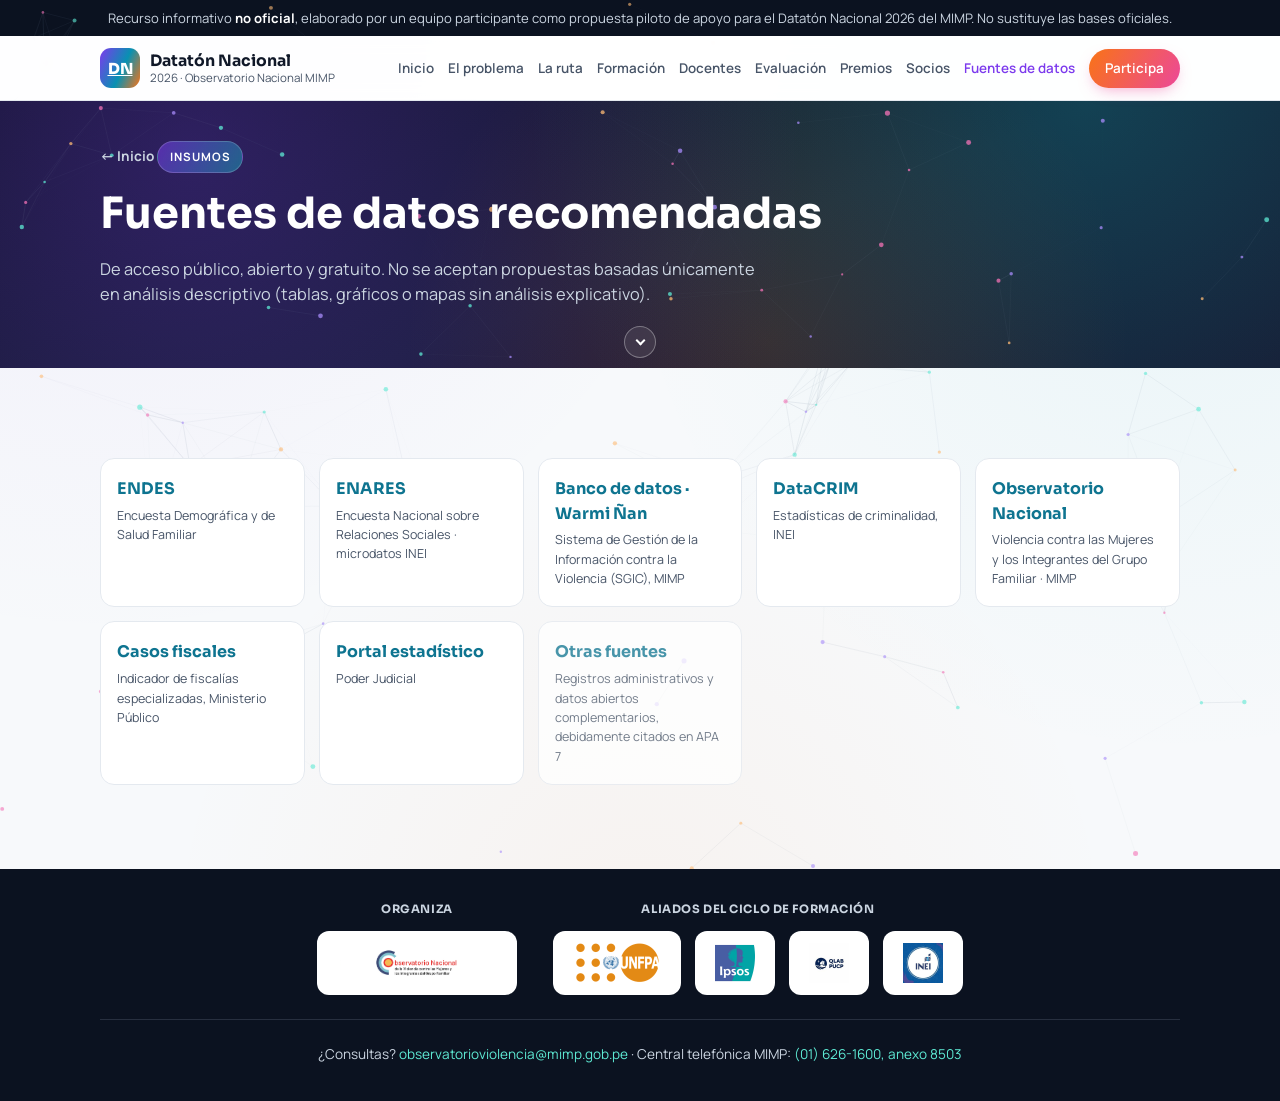
==== datos.html @ f642f19f "Subir sitio completo del Datatón y guía paso a paso" ====
<!DOCTYPE html>
<html lang="es">
<head>
<meta charset="UTF-8">
<meta name="viewport" content="width=device-width, initial-scale=1.0">
<title>Fuentes de datos · Datatón Nacional 2026</title>
<meta name="description" content="Fuentes de datos recomendadas y perfil de equipos para el Datatón Nacional 2026.">
<link rel="preconnect" href="https://fonts.googleapis.com">
<link rel="preconnect" href="https://fonts.gstatic.com" crossorigin>
<link href="https://fonts.googleapis.com/css2?family=Manrope:wght@400;500;600;700;800&family=Sora:wght@600;700;800&display=swap" rel="stylesheet">
<link rel="icon" href="data:image/svg+xml,%3Csvg xmlns='http://www.w3.org/2000/svg' viewBox='0 0 64 64'%3E%3Crect width='64' height='64' rx='16' fill='%230e7490'/%3E%3Ctext x='32' y='42' font-family='sans-serif' font-size='26' font-weight='800' fill='%23fff' text-anchor='middle'%3EDN%3C/text%3E%3C/svg%3E">
<link rel="stylesheet" href="styles.css">
</head>
<body>

<canvas id="bgCanvas" aria-hidden="true"></canvas>

<div class="skip-note" role="note">
  Recurso informativo <strong>no oficial</strong>, elaborado por un equipo participante como propuesta piloto de apoyo para el Datatón Nacional 2026 del MIMP. No sustituye las bases oficiales.
</div>
<header class="site-header" id="top">
  <div class="wrap header-inner">
    <div class="brand">
      <a class="brand-mark" href="index.html" aria-label="Inicio del Datatón Nacional">DN</a>
      <span class="brand-text">
        <a class="brand-home" href="index.html">Datatón Nacional</a>
        <a class="brand-observatorio" href="https://www.gob.pe/institucion/mimp/tema/observatorio-nacional-de-la-violencia-contra-las-mujeres-y-los-integrantes-del-grupo-familiar" target="_blank" rel="noopener">2026 · Observatorio Nacional MIMP</a>
      </span>
    </div>
    <button class="nav-toggle" id="navToggle" aria-label="Abrir menú" aria-expanded="false">
      <span></span><span></span><span></span>
    </button>
    <nav class="site-nav" id="siteNav">
      <a href="index.html">Inicio</a>
      <a href="problema.html">El problema</a>
      <a href="ruta.html">La ruta</a>
      <a href="formacion.html">Formación</a>
      <a href="docentes.html">Docentes</a>
      <a href="evaluacion.html">Evaluación</a>
      <a href="premios.html">Premios</a>
      <a href="socios.html">Socios</a>
      <a href="datos.html" class="is-current">Fuentes de datos</a>
      <a href="participa.html" class="nav-cta">Participa</a>
    </nav>
  </div>
</header>

<main>
  <section class="hero hero--page" id="heroSection">
    <canvas id="heroCanvas" aria-hidden="true"></canvas>
    <div class="wrap page-header-inner">
      <a class="back-link" href="index.html">&larr; Inicio</a>
      <span class="eyebrow">Insumos</span>
      <h1 class="page-title">Fuentes de datos recomendadas</h1>
      <p class="lede">De acceso público, abierto y gratuito. No se aceptan propuestas basadas únicamente en análisis descriptivo (tablas, gráficos o mapas sin análisis explicativo).</p>
    </div>
    <button class="scroll-cue scroll-cue--compact" id="scrollCue" aria-label="Bajar a la siguiente sección" type="button">
      <span></span>
    </button>
  </section>

  <section class="section">
    <div class="wrap">
      <div class="source-grid">
        <a class="source-card" href="https://proyectos.inei.gob.pe/endes/" target="_blank" rel="noopener">
          <strong>ENDES</strong><span>Encuesta Demográfica y de Salud Familiar</span>
        </a>
        <a class="source-card" href="https://proyectos.inei.gob.pe/microdatos/Consulta_por_Encuesta.asp" target="_blank" rel="noopener">
          <strong>ENARES</strong><span>Encuesta Nacional sobre Relaciones Sociales · microdatos INEI</span>
        </a>
        <a class="source-card" href="https://portalestadistico.warminan.gob.pe/banco-de-datos/" target="_blank" rel="noopener">
          <strong>Banco de datos · Warmi Ñan</strong><span>Sistema de Gestión de la Información contra la Violencia (SGIC), MIMP</span>
        </a>
        <a class="source-card" href="https://datacrim.inei.gob.pe/" target="_blank" rel="noopener">
          <strong>DataCRIM</strong><span>Estadísticas de criminalidad, INEI</span>
        </a>
        <a class="source-card" href="https://www.gob.pe/institucion/mimp/tema/observatorio-nacional-de-la-violencia-contra-las-mujeres-y-los-integrantes-del-grupo-familiar" target="_blank" rel="noopener">
          <strong>Observatorio Nacional</strong><span>Violencia contra las Mujeres y los Integrantes del Grupo Familiar · MIMP</span>
        </a>
        <a class="source-card" href="https://portal.mpfn.gob.pe/pedmp/index.php/indicador/fiscalias-especializadas/18" target="_blank" rel="noopener">
          <strong>Casos fiscales</strong><span>Indicador de fiscalías especializadas, Ministerio Público</span>
        </a>
        <a class="source-card" href="https://portalestadistico.pj.gob.pe/" target="_blank" rel="noopener">
          <strong>Portal estadístico</strong><span>Poder Judicial</span>
        </a>
        <div class="source-card source-card--muted">
          <strong>Otras fuentes</strong><span>Registros administrativos y datos abiertos complementarios, debidamente citados en APA 7</span>
        </div>
      </div>
    </div>
  </section>

</main>

<footer class="site-footer">
  <div class="wrap footer-inner">
    <div class="footer-partners">
      <div class="footer-partner-group">
        <span class="footer-partner-label">Organiza</span>
        <div class="footer-logos">
          <a class="footer-logo-chip" href="https://www.gob.pe/institucion/mimp/tema/observatorio-nacional-de-la-violencia-contra-las-mujeres-y-los-integrantes-del-grupo-familiar" target="_blank" rel="noopener"><img src="images/partners/observatorio.png" alt="Observatorio Nacional de la Violencia contra las Mujeres y los Integrantes del Grupo Familiar, MIMP" loading="lazy"></a>
        </div>
      </div>
      <div class="footer-partner-group">
        <span class="footer-partner-label">Aliados del ciclo de formación</span>
        <div class="footer-logos">
          <a class="footer-logo-chip" href="https://peru.unfpa.org/es" target="_blank" rel="noopener"><img src="images/partners/unfpa.png" alt="UNFPA" loading="lazy"></a>
          <a class="footer-logo-chip" href="https://www.ipsos.com/es-pe" target="_blank" rel="noopener"><img src="images/partners/ipsos.png" alt="Ipsos" loading="lazy"></a>
          <a class="footer-logo-chip" href="https://qlab.pucp.edu.pe/" target="_blank" rel="noopener"><img src="images/partners/qlab.png" alt="Q-LAB PUCP" loading="lazy"></a>
          <a class="footer-logo-chip" href="https://www.gob.pe/88809-laboratorio-estadistico-labstat" target="_blank" rel="noopener"><img src="images/partners/inei.png" alt="INEI · LabStat" loading="lazy"></a>
        </div>
      </div>
    </div>

    <div class="footer-contact">
      <span>¿Consultas? <a href="mailto:observatorioviolencia@mimp.gob.pe">observatorioviolencia@mimp.gob.pe</a> · Central telefónica MIMP: <a href="tel:+51016261600">(01) 626-1600, anexo 8503</a></span>
    </div>
  </div>
</footer>

<script src="map-data.js"></script>
<script src="script.js"></script>
</body>
</html>
---- styles.css ----
:root{
  --teal-900:#083344;
  --teal-700:#0e7490;
  --teal-600:#0891b2;
  --teal-500:#14b8c4;
  --teal-100:#e0f7fa;
  --violet-700:#6d28d9;
  --violet-600:#7c3aed;
  --violet-500:#a78bfa;
  --violet-100:#f1e9fe;
  --pink-500:#ec4899;
  --orange-600:#f2760a;
  --orange-500:#f97316;
  --orange-100:#fff1e6;
  --amber-400:#fbbf24;
  --amber-600:#d97706;
  --navy-900:#0b1220;
  --navy-800:#131c30;
  --ink:#101828;
  --ink-soft:#475467;
  --line:#e4e9ef;
  --bg:#f7f9fb;
  --card:#ffffff;
  --ok:#16a34a;
  --warn:#f2760a;
  --pending:#94a3b8;
  --radius:16px;
  --shadow:0 8px 24px -12px rgba(8,51,68,.18);
  --grad-brand:linear-gradient(115deg,var(--violet-600),var(--teal-600) 55%,var(--orange-500));
  font-size:16px;
}

*{box-sizing:border-box}
html{scroll-behavior:smooth; background:var(--bg)}
body{
  margin:0;
  background:
    radial-gradient(circle at 8% 0%, rgba(124,58,237,.06), transparent 40%),
    radial-gradient(circle at 92% 18%, rgba(20,184,196,.06), transparent 38%),
    radial-gradient(circle at 50% 85%, rgba(249,115,22,.05), transparent 42%),
    var(--bg);
  color:var(--ink);
  font-family:'Manrope',system-ui,-apple-system,Segoe UI,Roboto,sans-serif;
  line-height:1.55;
  position:relative;
}
/* fondo interactivo de fondo, fijo detrás de TODA la página (no solo el
   hero): así el sitio no se siente "vacío"/blanco entre secciones, pero muy
   tenue para que nunca compita con las tarjetas/texto, que van encima con
   fondo sólido (--card). Se desactiva con prefers-reduced-motion en JS. */
#bgCanvas{
  position:fixed; inset:0; width:100vw; height:100vh; z-index:0;
  pointer-events:none;
}
/* el resto del contenido va SIEMPRE encima del fondo interactivo */
.site-header, .hero, main, .site-footer{position:relative; z-index:1}
h1,h2,h3{font-family:'Sora',system-ui,sans-serif; color:var(--navy-900); margin:0 0 .5em}
h2{font-size:clamp(1.5rem,3vw,2.1rem)}
h3{font-size:1.15rem}
p{margin:0 0 1em}
a{color:var(--teal-700)}
img{max-width:100%}
.wrap{max-width:1120px; margin:0 auto; padding-inline:20px}

/* animación de aparición al hacer scroll — script.js le agrega .reveal-init
   a tarjetas/bloques comunes al cargar, y .reveal-in cuando entran en
   pantalla (IntersectionObserver). Sin JS o con "reduce motion" el elemento
   simplemente se ve normal (no lleva .reveal-init), nunca queda oculto. */
.reveal-init{opacity:0; transform:translateY(18px); transition:opacity .6s cubic-bezier(.2,.7,.3,1), transform .6s cubic-bezier(.2,.7,.3,1)}
.reveal-in{opacity:1; transform:translateY(0)}

/* disclaimer */
.skip-note{
  background:var(--navy-900);
  color:#cbd5e1;
  font-size:.82rem;
  text-align:center;
  padding:8px 16px;
}
.skip-note strong{color:#fff}

/* header */
.site-header{
  position:sticky; top:0; z-index:50;
  background:rgba(255,255,255,.92);
  backdrop-filter:blur(8px);
  border-bottom:1px solid var(--line);
}
.header-inner{display:flex; align-items:center; justify-content:space-between; padding-block:12px; gap:16px}
.brand{display:flex; align-items:center; gap:10px; text-decoration:none; color:var(--ink)}
.brand-mark{
  width:40px;height:40px;border-radius:11px;
  background:var(--grad-brand);
  color:#fff; display:flex; align-items:center; justify-content:center;
  font-family:'Sora',sans-serif; font-weight:800; font-size:.95rem;
  flex:none;
}
.brand-text{display:flex; flex-direction:column; line-height:1.2}
.brand-home{font-family:'Sora',sans-serif; font-size:.98rem; font-weight:700; color:var(--ink); text-decoration:none}
.brand-observatorio{color:var(--ink-soft); font-size:.72rem; text-decoration:none}
.brand-observatorio:hover,.brand-home:hover{text-decoration:underline}
.hero-observatorio{color:inherit; font-weight:700; text-decoration:underline; text-underline-offset:2px}

.site-nav{display:flex; align-items:center; gap:14px; flex-wrap:nowrap}
.site-nav a{
  color:var(--ink-soft); text-decoration:none; font-weight:600; font-size:.84rem; white-space:nowrap;
}
.site-nav a:hover{color:var(--violet-600)}
.nav-cta{
  background:linear-gradient(120deg,var(--orange-500),var(--pink-500)); color:#fff !important; padding:9px 16px; border-radius:999px;
  box-shadow:0 6px 16px -6px rgba(236,72,153,.55);
}
.nav-toggle{
  display:none; flex-direction:column; justify-content:center; gap:5px;
  width:38px;height:38px; background:none; border:1px solid var(--line); border-radius:9px; cursor:pointer;
}
.nav-toggle span{display:block; height:2px; background:var(--ink); border-radius:2px}

/* hero */
.hero{
  position:relative;
  overflow:hidden;
  background:
    radial-gradient(circle at 15% 20%, rgba(124,58,237,.30), transparent 55%),
    radial-gradient(circle at 85% 0%, rgba(20,184,196,.24), transparent 50%),
    radial-gradient(circle at 60% 90%, rgba(249,115,22,.16), transparent 45%),
    linear-gradient(160deg, var(--navy-900) 0%, var(--navy-800) 55%, #17122b 100%);
  color:#fff;
  padding:64px 0 72px;
}
#heroCanvas{
  position:absolute; inset:0; width:100%; height:100%; z-index:0; opacity:.75;
}
/* Fotos reales (stock, con licencia libre) de gente pensando/programando con
   datos — se funden con el degradado del hero vía mix-blend-mode:luminosity,
   así el color violeta/teal del fondo "tiñe" la foto en vez de verse como una
   foto suelta pegada encima. Solo en el hero grande de inicio. */
.hero-photos{position:absolute; inset:0; z-index:-1; display:flex; justify-content:space-between; pointer-events:none}
.hero-photo{
  height:100%; width:40%; object-fit:cover; opacity:.4;
  filter:grayscale(.3) brightness(.6) contrast(1.15) saturate(1.4);
  mix-blend-mode:luminosity;
}
.hero-photo--left{
  mask-image:linear-gradient(to right, rgba(0,0,0,.9) 35%, transparent 92%);
  -webkit-mask-image:linear-gradient(to right, rgba(0,0,0,.9) 35%, transparent 92%);
}
.hero-photo--right{
  margin-left:auto;
  mask-image:linear-gradient(to left, rgba(0,0,0,.9) 35%, transparent 92%);
  -webkit-mask-image:linear-gradient(to left, rgba(0,0,0,.9) 35%, transparent 92%);
}
.hero-grid{position:relative; z-index:1; display:grid; grid-template-columns:1.3fr 1fr; gap:48px; align-items:center; pointer-events:none}
.hero-grid a, .hero-grid button{pointer-events:auto}
.eyebrow{
  display:inline-block; text-transform:uppercase; letter-spacing:.08em; font-size:.72rem;
  font-weight:700; color:#fff; background:linear-gradient(120deg,rgba(124,58,237,.55),rgba(20,184,196,.45));
  padding:6px 12px; border-radius:999px; margin-bottom:16px; border:1px solid rgba(255,255,255,.18);
}
.hero h1{color:#fff; font-size:clamp(1.9rem,4vw,2.7rem); line-height:1.15; margin-bottom:18px}
.hero h1 span{
  display:block; font-size:.6em; font-weight:700; margin-top:10px;
  background:linear-gradient(120deg,var(--violet-500),var(--teal-500) 60%,var(--orange-500));
  -webkit-background-clip:text; background-clip:text; color:transparent;
}
.lede{color:#cbd5e1; font-size:1.02rem; max-width:52ch}
.hero-actions{display:flex; gap:12px; flex-wrap:wrap; margin:22px 0}
.btn{
  display:inline-flex; align-items:center; gap:8px; padding:12px 20px; border-radius:11px;
  text-decoration:none; font-weight:700; font-size:.92rem; transition:transform .15s ease, box-shadow .15s ease;
}
.btn:hover{transform:translateY(-2px)}
.btn-primary{
  background:linear-gradient(120deg,var(--orange-500),var(--pink-500));
  color:#fff; box-shadow:0 10px 24px -10px rgba(236,72,153,.6);
}
.btn-primary:hover{box-shadow:0 14px 28px -10px rgba(236,72,153,.75)}
.btn-ghost{background:rgba(255,255,255,.08); color:#fff; border:1px solid rgba(255,255,255,.25); backdrop-filter:blur(4px)}
.hero-alt-link{
  display:inline-block; margin:0 0 18px; font-size:.82rem; color:#cbd5e1; text-decoration:none;
  border-bottom:1px dashed rgba(203,213,225,.5);
}
.hero-alt-link:hover{color:#fff; border-color:#fff}
.hero-status{
  display:flex; align-items:center; gap:10px; font-size:.88rem; color:#e2e8f0;
  background:rgba(255,255,255,.07); border:1px solid rgba(255,255,255,.14);
  padding:10px 14px; border-radius:11px; width:fit-content; backdrop-filter:blur(6px);
}
.dot{width:9px;height:9px;border-radius:50%; background:var(--orange-500); box-shadow:0 0 0 4px rgba(249,115,22,.28); animation:pulseDot 2.2s ease-in-out infinite}
@keyframes pulseDot{0%,100%{box-shadow:0 0 0 4px rgba(249,115,22,.28)}50%{box-shadow:0 0 0 7px rgba(249,115,22,.12)}}

/* botón "bajar" al pie del hero, con rebote suave — invita a seguir el scroll */
.scroll-cue{
  position:absolute; left:50%; bottom:16px; transform:translateX(-50%);
  z-index:2; width:38px; height:38px; border-radius:50%; padding:0;
  border:1px solid rgba(255,255,255,.32); background:rgba(255,255,255,.08);
  backdrop-filter:blur(6px); cursor:pointer; display:flex; align-items:center; justify-content:center;
  transition:opacity .35s ease, background .2s ease; animation:scrollCueBounce 1.8s ease-in-out infinite;
}
.scroll-cue span{
  width:9px; height:9px; margin-top:-3px;
  border-right:2px solid #fff; border-bottom:2px solid #fff; transform:rotate(45deg);
}
.scroll-cue:hover{background:rgba(255,255,255,.2)}
.scroll-cue.is-hidden{opacity:0; pointer-events:none}
.scroll-cue--compact{width:32px; height:32px; bottom:10px}
.scroll-cue--compact span{width:7px; height:7px}
@keyframes scrollCueBounce{0%,100%{bottom:16px}50%{bottom:9px}}
.scroll-cue--compact{animation-name:scrollCueBounceCompact}
@keyframes scrollCueBounceCompact{0%,100%{bottom:10px}50%{bottom:5px}}
@media (prefers-reduced-motion:reduce){
  .scroll-cue{animation:none}
}

.hero-panel{display:flex; flex-direction:column; gap:16px}
.panel-card{
  background:rgba(255,255,255,.07); border:1px solid rgba(255,255,255,.16);
  border-radius:var(--radius); padding:20px; backdrop-filter:blur(6px);
}
.panel-row{display:flex; justify-content:space-between; font-size:.85rem; color:#cbd5e1; margin-bottom:10px}
.panel-row span:last-child{
  background:linear-gradient(120deg,var(--teal-500),var(--violet-500)); -webkit-background-clip:text;
  background-clip:text; color:transparent; font-weight:800;
}
.progress-track{height:10px; background:rgba(255,255,255,.12); border-radius:999px; overflow:hidden}
.progress-fill{height:100%; width:0%; background:linear-gradient(90deg,var(--teal-500),var(--orange-500)); border-radius:999px; transition:width 1.2s ease}
.panel-mini{margin-top:10px; font-size:.8rem; color:#94a3b8}
.panel-card--stat{display:flex; flex-direction:column; gap:4px}
.mini-label{text-transform:uppercase; font-size:.68rem; letter-spacing:.06em; color:var(--teal-500); font-weight:700}
.panel-card--stat strong{font-family:'Sora',sans-serif; font-size:1.1rem; color:#fff}
.mini-sub{color:#94a3b8; font-size:.82rem}

/* sections */
.section{padding:64px 0}
.section-alt{background:#eef4f7}
.section-lede{color:var(--ink-soft); max-width:70ch; font-size:1rem}

/* versión "todo en una página": cada sección lleva su propio encabezado
   ligero (eyebrow + h2 + lede) en vez del hero de página completa, y
   necesita scroll-margin-top para no quedar tapada por el header sticky
   al saltar por ancla desde el menú. Fondos alternados para separar
   visualmente los bloques en un scroll continuo largo. */
.onepage-section{scroll-margin-top:88px; border-top:1px solid var(--line)}
.onepage-section:nth-of-type(odd){background:#eef4f7}
.onepage-section .eyebrow{display:inline-block; margin-bottom:10px}
.onepage-section h2{font-size:1.7rem; margin:0 0 8px}
.onepage-section .section-lede{margin-bottom:8px}

/* stats */
.stat-grid{display:grid; grid-template-columns:repeat(4,1fr); gap:16px; margin:28px 0 44px}
.stat-card{
  position:relative; overflow:hidden;
  background:var(--card); border:1px solid var(--line); border-radius:var(--radius);
  padding:24px 18px 22px; box-shadow:var(--shadow);
}
.stat-card::before{
  content:''; position:absolute; top:0; left:0; right:0; height:4px;
  background:var(--accent, var(--teal-600));
}
.stat-card:nth-child(1){--accent:linear-gradient(90deg,var(--violet-600),var(--violet-500))}
.stat-card:nth-child(2){--accent:linear-gradient(90deg,var(--teal-600),var(--teal-500))}
.stat-card:nth-child(3){--accent:linear-gradient(90deg,var(--orange-600),var(--amber-400))}
.stat-card:nth-child(4){--accent:linear-gradient(90deg,var(--pink-500),var(--violet-500))}
.stat-number{
  display:block; font-family:'Sora',sans-serif; font-size:2.1rem; font-weight:800;
  color:var(--teal-700); margin-bottom:8px;
}
.stat-card:nth-child(1) .stat-number{color:var(--violet-700)}
.stat-card:nth-child(3) .stat-number{color:var(--amber-600)}
.stat-card:nth-child(4) .stat-number{color:var(--pink-500)}
.stat-desc{display:block; color:var(--ink-soft); font-size:.88rem}
.stat-source{display:block; margin-top:10px; color:var(--ink-soft); opacity:.75; font-size:.72rem}

/* "por qué un datatón": explica el vínculo entre las cifras y la razón del
   concurso — se distingue de las stat-cards con un fondo propio. */
.why-card{
  background:linear-gradient(135deg,var(--violet-50,#f5f3ff),var(--teal-50,#ecfeff));
  border:1px solid var(--line); border-radius:var(--radius); padding:26px 28px;
  margin:0 0 40px;
}
.why-card h3{margin:0 0 10px; font-family:'Sora',sans-serif}
.why-card p{margin:0; color:var(--ink); line-height:1.6}
.why-source{margin-top:10px !important; font-size:.78rem; color:var(--ink-soft) !important}

/* mapa por departamento (ENDES / ENARES): choropleth SVG generado en JS a
   partir de map-data.js (geometría + cifras), con selector de indicador,
   tooltip accesible y leyenda con degradado. */
.map-card{
  background:var(--card); border:1px solid var(--line); border-radius:var(--radius);
  padding:26px 28px; margin:0 0 40px; box-shadow:var(--shadow);
}
.map-card h3{margin:0 0 6px; font-family:'Sora',sans-serif}
.map-card > p{margin:0 0 18px; color:var(--ink-soft); font-size:.92rem}
.map-toggle{display:flex; flex-wrap:wrap; gap:10px; margin-bottom:20px}
.map-toggle-btn{
  flex:1 1 200px; cursor:pointer; border:1px solid var(--line); background:var(--bg);
  border-radius:12px; padding:10px 14px; font-family:'Sora',sans-serif; font-weight:600;
  font-size:.86rem; color:var(--ink-soft); text-align:center; line-height:1.5; transition:all .18s ease;
}
.map-toggle-btn small{font-weight:500; font-size:.78rem; opacity:.8}
.map-toggle-btn:hover{border-color:var(--teal-500); color:var(--ink)}
.map-toggle-btn.is-active{background:var(--grad-brand); border-color:transparent; color:#fff}
.map-layout{display:flex; gap:28px; align-items:flex-start; flex-wrap:wrap}
.map-svg-wrap{flex:1 1 340px; min-width:260px; position:relative}
#peruMap{width:100%; height:auto; display:block}
#peruMap path{stroke:#fff; stroke-width:1; cursor:pointer; transition:opacity .15s ease}
#peruMap path:hover, #peruMap path:focus-visible{opacity:.75; outline:none}
.map-tooltip{
  position:absolute; pointer-events:none; z-index:5; background:var(--ink); color:#fff;
  padding:8px 12px; border-radius:10px; font-size:.82rem; line-height:1.4; max-width:220px;
  box-shadow:var(--shadow); transform:translate(-50%,-115%);
}
.map-tooltip strong{display:block; font-family:'Sora',sans-serif; margin-bottom:2px}
.map-legend{flex:1 1 220px; min-width:200px; padding-top:4px}
.map-legend-title{display:block; font-family:'Sora',sans-serif; font-weight:700; font-size:.88rem; margin-bottom:12px}
.map-legend-scale{height:14px; border-radius:999px; background:linear-gradient(90deg,#e0f7fa,#f97316 55%,#9f1239); margin-bottom:6px}
.map-legend-minmax{display:flex; justify-content:space-between; font-size:.8rem; color:var(--ink-soft); margin-bottom:16px}
.map-legend-note{margin:0; font-size:.85rem; color:var(--ink-soft); line-height:1.6}
.map-legend-note strong{color:var(--ink)}
.map-source{margin-top:18px; font-size:.78rem; color:var(--ink-soft)}
@media (max-width:640px){
  .map-card{padding:20px}
  .map-toggle{flex-direction:column}
}

/* ecology: elipses anidadas y horizontales, alineadas hacia la derecha —
   así se representa tradicionalmente el modelo ecológico (Bronfenbrenner),
   con cada nivel envolviendo al siguiente y el nombre escrito dentro de su
   propio anillo. Interactivo: cada elipse tiene su propio panel de ejemplos. */
.ecology{margin-top:20px}
.ecology-diagram{display:flex; flex-direction:column; align-items:center; gap:18px; margin:24px 0 8px}
.ecology-svg{width:100%; max-width:600px; height:auto}
.ecology-level{cursor:pointer; transition:opacity .2s ease}
.ecology-level:hover, .ecology-level:focus-visible{opacity:.82; outline:none}
.ecology-panel{
  width:100%; max-width:600px; min-height:88px; box-sizing:border-box;
  background:var(--card); border:1px solid var(--line); border-radius:var(--radius);
  padding:16px 20px; box-shadow:var(--shadow);
}
.ecology-panel strong{display:block; font-family:'Sora',sans-serif; margin-bottom:6px; color:var(--violet-700)}
.ecology-panel p{margin:0; color:var(--ink-soft); font-size:.92rem; line-height:1.55}
.ecology-source{font-size:.78rem; color:var(--ink-soft)}

/* timeline */
.timeline{list-style:none; margin:32px 0 0; padding:0; display:flex; flex-direction:column; gap:0}
.tl-item{
  position:relative; padding:0 0 28px 34px; border-left:2px solid var(--line);
}
.tl-item:last-child{border-color:transparent; padding-bottom:0}
.tl-item::before{
  content:''; position:absolute; left:-9px; top:2px; width:16px; height:16px; border-radius:50%;
  background:var(--pending); border:3px solid var(--bg);
}
.tl-item.done::before{background:var(--ok)}
.tl-item.active::before{background:var(--orange-500); box-shadow:0 0 0 5px rgba(249,115,22,.2)}
.tl-head{display:flex; align-items:center; gap:10px; flex-wrap:wrap}
.tl-head strong{font-family:'Sora',sans-serif; font-size:1.02rem}
.tl-badge{
  font-size:.68rem; font-weight:800; text-transform:uppercase; letter-spacing:.04em;
  padding:3px 9px; border-radius:999px; background:var(--line); color:var(--ink-soft);
}
.tl-item.done .tl-badge{background:#dcfce7; color:var(--ok)}
.tl-item.active .tl-badge{background:var(--orange-100); color:var(--orange-600)}
.tl-date{color:var(--ink-soft); font-size:.85rem; margin-top:2px}

/* asistente de preguntas frecuentes (ruta.html) — widget de chat simulado,
   sin backend: preguntas predefinidas como chips + respuestas ya escritas. */
.chat-widget{
  margin-top:44px; max-width:640px; background:var(--card); border:1px solid var(--line);
  border-radius:var(--radius); box-shadow:var(--shadow); overflow:hidden;
}
.chat-header{
  display:flex; align-items:center; gap:12px; padding:16px 18px;
  background:linear-gradient(120deg,var(--violet-700),var(--teal-900)); color:#fff;
}
.chat-avatar{
  display:inline-flex; align-items:center; justify-content:center; width:46px; height:46px; flex:0 0 auto;
  border-radius:50%; background:rgba(255,255,255,.18); overflow:hidden;
}
.chat-avatar svg{width:100%; height:100%; display:block}
.chat-header strong{display:block; font-family:'Sora',sans-serif; font-size:.95rem}
.chat-header span{display:block; font-size:.74rem; color:#fff; opacity:.82; margin-top:2px}
.chat-messages{
  display:flex; flex-direction:column; gap:10px; padding:18px; max-height:320px; overflow-y:auto;
}
.chat-bubble{
  max-width:82%; padding:10px 14px; border-radius:14px; font-size:.86rem; line-height:1.5;
}
.chat-bubble--bot{align-self:flex-start; background:#eef2f6; color:var(--ink); border-bottom-left-radius:4px}
.chat-bubble--user{align-self:flex-end; background:var(--violet-600); color:#fff; border-bottom-right-radius:4px}
.chat-chips{display:flex; flex-wrap:wrap; gap:8px; padding:0 18px 18px}
.chat-chip{
  border:1px solid var(--violet-200, var(--line)); background:#fff; color:var(--violet-700);
  padding:8px 13px; border-radius:999px; font-size:.8rem; font-weight:700; cursor:pointer;
  transition:background .15s ease, color .15s ease;
}
.chat-chip:hover{background:var(--violet-600); color:#fff; border-color:transparent}

/* module filter + schedule */
.module-filter{display:flex; gap:8px; flex-wrap:wrap; margin:24px 0 20px}
.module-filter button{
  border:1px solid var(--line); background:var(--card); padding:8px 14px; border-radius:999px;
  font-size:.82rem; font-weight:700; color:var(--ink-soft); cursor:pointer;
}
.module-filter button.is-active{background:linear-gradient(120deg,var(--violet-600),var(--teal-600)); color:#fff; border-color:transparent}

.schedule{display:flex; flex-direction:column; gap:10px}
.sched-row{
  display:grid; grid-template-columns:120px 1fr 160px 90px; gap:14px; align-items:center;
  background:var(--card); border:1px solid var(--line); border-radius:12px; padding:14px 16px;
}
.sched-row.is-past{opacity:.55}
.sched-date{font-family:'Sora',sans-serif; font-weight:700; color:var(--teal-700); font-size:.88rem}
.sched-topic strong{display:block; font-size:.94rem}
.sched-topic small{color:var(--ink-soft); font-size:.78rem}
.sched-inst{font-size:.8rem; color:var(--ink-soft)}
.sched-fmt{
  font-size:.7rem; font-weight:800; text-align:center; padding:5px 8px; border-radius:8px;
  background:var(--teal-100); color:var(--teal-700); justify-self:end;
}
.sched-fmt.hib{background:var(--orange-100); color:var(--orange-600)}

/* evaluation */
/* eval-flow: 30 + 70 = 100 explicado como una secuencia simple, para que se
   entienda de un vistazo cómo se arma la nota final (antes eran dos
   gráficos separados sin conexión visual clara). */
.eval-flow{display:flex; align-items:stretch; gap:14px; margin-top:28px; flex-wrap:wrap}
.eval-flow-step{
  flex:1 1 220px; background:var(--card); border:1px solid var(--line); border-radius:var(--radius);
  padding:20px 20px 18px; box-shadow:var(--shadow); display:flex; flex-direction:column; gap:6px;
}
.eval-flow-step--total{background:linear-gradient(135deg,var(--violet-700),var(--teal-900)); border-color:transparent; color:#fff}
.eval-flow-num{font-family:'Sora',sans-serif; font-weight:800; font-size:1.6rem; color:var(--teal-700)}
.eval-flow-step--total .eval-flow-num{color:#fff}
.eval-flow-step strong{font-family:'Sora',sans-serif; font-size:.95rem}
.eval-flow-step p{margin:0; font-size:.82rem; color:var(--ink-soft); line-height:1.5}
.eval-flow-step--total p{color:#fff; opacity:.92}
.eval-flow-plus{
  align-self:center; font-family:'Sora',sans-serif; font-weight:800; font-size:1.4rem; color:var(--ink-soft);
  flex:0 0 auto; padding:0 2px;
}
.eval-chart-card,.eval-donut-card{
  background:var(--card); border:1px solid var(--line); border-radius:var(--radius); padding:20px; box-shadow:var(--shadow);
}
.eval-chart-card--full{margin-top:22px}
.eval-donut-legend{display:flex; flex-direction:column; gap:8px; margin-top:14px; font-size:.82rem; color:var(--ink-soft)}
.sw{width:10px;height:10px;border-radius:3px;display:inline-block;margin-right:8px}
.sw-a{background:var(--teal-600)}
.sw-b{background:var(--violet-600)}
.chart-title{font-size:.9rem; color:var(--ink-soft); font-family:'Manrope',sans-serif; font-weight:700; margin-bottom:18px}

/* bar chart (SVG-free, pure CSS) */
.bar-row{display:grid; grid-template-columns:1fr 2fr 28px; align-items:center; gap:12px; margin-bottom:14px}
.bar-row:last-child{margin-bottom:0}
.bar-label{font-size:.8rem; color:var(--ink-soft)}
.bar-track{height:12px; background:#eef2f6; border-radius:999px; overflow:hidden}
.bar-fill{height:100%; width:0; border-radius:999px; animation:growBar 1s ease forwards; animation-delay:.15s}
.bar-value{font-family:'Sora',sans-serif; font-weight:800; font-size:.85rem; text-align:right; color:var(--navy-900)}
@keyframes growBar{to{width:var(--target)}}

/* rubric stack: una sola barra dividida en tramos (= 70 pts del proyecto
   final) — más clara que barras sueltas para mostrar cómo se reparte el
   puntaje. */
.rubric-stack-bar{
  display:flex; width:100%; height:40px; border-radius:12px; overflow:hidden;
  box-shadow:inset 0 0 0 1px var(--line);
}
.rubric-seg{
  display:flex; align-items:center; justify-content:center;
  color:#fff; font-family:'Sora',sans-serif; font-weight:800; font-size:.85rem;
  min-width:28px; box-sizing:border-box; border-right:2px solid #fff;
}
.rubric-seg:last-child{border-right:none}
.rubric-stack-caption{margin:14px 0 12px; font-size:.85rem; color:var(--ink-soft)}
.rubric-legend{list-style:none; margin:0; padding:0; display:grid; grid-template-columns:repeat(auto-fit,minmax(220px,1fr)); gap:10px 20px}
.rubric-legend li{font-size:.85rem; color:var(--ink); display:flex; align-items:center}
.rubric-legend strong{margin-left:auto; font-family:'Sora',sans-serif; color:var(--ink-soft)}
.rubric-dot{width:11px; height:11px; border-radius:3px; display:inline-block; margin-right:10px; flex:0 0 auto}

/* donut chart */
.eval-donut-card{display:flex; flex-direction:column; align-items:center; text-align:center}
.donut-svg{width:180px; height:180px}
.donut-seg{transition:stroke-dasharray 1s ease}
.donut-total{font-family:'Sora',sans-serif; font-weight:800; font-size:28px; fill:var(--navy-900)}
.donut-total-label{font-size:11px; fill:var(--ink-soft)}
.ai-note{
  margin-top:24px; background:linear-gradient(120deg,var(--violet-700),var(--teal-900)); color:#f1e9fe; padding:18px 20px; border-radius:14px; font-size:.9rem;
}
.ai-note strong{color:#fff}

/* prizes */
.prize-grid{display:grid; grid-template-columns:repeat(3,1fr); gap:18px; margin-top:28px}
.prize-card{
  border-radius:var(--radius); padding:24px 20px; color:#fff; box-shadow:var(--shadow);
  transition:transform .2s ease;
}
.prize-card:hover{transform:translateY(-4px)}
.prize-gold{background:linear-gradient(160deg,#f5c451,#b8860b 65%,#7c4a03)}
.prize-gold .prize-rank{color:#3a2400}
.prize-gold ul{color:#3a2400}
.prize-silver{background:linear-gradient(160deg,#e2e8f0,#94a3b8 65%,#475569)}
.prize-silver .prize-rank{color:#1e293b}
.prize-silver ul{color:#1e293b}
.prize-bronze{background:linear-gradient(160deg,#e08e52,#a15a2a 65%,#5c2f11)}
.prize-rank{font-family:'Sora',sans-serif; font-weight:800; font-size:1.15rem; display:block; margin-bottom:12px}
.prize-card ul{margin:0; padding-left:18px; font-size:.86rem; line-height:1.6}
.fine-print{color:var(--ink-soft); font-size:.82rem; margin-top:18px}

/* sources */
.source-grid{display:grid; grid-template-columns:repeat(5,1fr); gap:14px; margin-top:26px}
.source-card{
  background:var(--card); border:1px solid var(--line); border-radius:14px; padding:18px 16px;
  text-decoration:none; color:var(--ink); display:flex; flex-direction:column; gap:4px; transition:border-color .15s;
}
.source-card:hover{border-color:var(--teal-600)}
.source-card strong{font-family:'Sora',sans-serif; color:var(--teal-700)}
.source-card span{font-size:.78rem; color:var(--ink-soft)}
.source-card--muted{opacity:.75}

/* socios */
.socios-grid{display:grid; grid-template-columns:repeat(3,1fr); gap:18px; margin-top:26px}
.socio-card{
  position:relative; overflow:hidden;
  background:var(--card); border:1px solid var(--line); border-radius:var(--radius);
  padding:22px 20px; box-shadow:var(--shadow); display:flex; flex-direction:column; gap:10px;
}
.socio-card::before{content:''; position:absolute; top:0; left:0; right:0; height:4px}
.socio-card.accent-teal::before{background:linear-gradient(90deg,var(--teal-600),var(--teal-500))}
.socio-card.accent-violet::before{background:linear-gradient(90deg,var(--violet-600),var(--violet-500))}
.socio-card.accent-orange::before{background:linear-gradient(90deg,var(--orange-600),var(--amber-400))}
.socio-card.accent-pink::before{background:linear-gradient(90deg,var(--pink-500),var(--violet-500))}
.socio-card.accent-brand::before{background:var(--grad-brand)}
.socio-logo{
  display:inline-flex; align-items:center; height:52px; width:fit-content; max-width:100%;
  background:#fff; border-radius:10px; padding:8px 14px; box-sizing:border-box; border:1px solid var(--line);
}
.socio-logo img{height:100%; width:auto; max-width:100%; object-fit:contain; display:block}
.socio-role{font-size:.72rem; font-weight:700; text-transform:uppercase; letter-spacing:.04em; color:var(--ink-soft)}
.socio-card strong{font-family:'Sora',sans-serif; font-size:1.05rem}
.socio-card p{margin:0; font-size:.86rem; color:var(--ink-soft); line-height:1.55}

/* participa */
.participa-grid{display:grid; grid-template-columns:1.3fr 1fr; gap:32px; align-items:start}
.contact-list{list-style:none; padding:0; margin:18px 0 0; display:flex; flex-direction:column; gap:12px}
.contact-list li{display:flex; justify-content:space-between; gap:12px; border-bottom:1px dashed var(--line); padding-bottom:10px; font-size:.92rem}
.contact-list span{color:var(--ink-soft)}
.participa-card{
  background:linear-gradient(155deg,var(--navy-900),#241a3d); color:#fff; border-radius:var(--radius); padding:24px; box-shadow:var(--shadow);
  border:1px solid rgba(167,139,250,.25);
}
.participa-card strong{display:block; font-family:'Sora',sans-serif; font-size:1.2rem; margin:6px 0 10px}
#inscripcionEstado{margin:0; font-size:.85rem; color:#cbd5e1}

/* footer */
.site-footer{background:var(--navy-900); color:#94a3b8; padding:32px 0; margin-top:20px}
.footer-inner p{margin:0 0 8px; font-size:.82rem; max-width:80ch}
.footer-fine{color:#64748b; font-size:.76rem !important}

.footer-partners{display:flex; flex-wrap:wrap; justify-content:center; gap:36px; margin-bottom:24px; padding-bottom:24px; border-bottom:1px solid rgba(148,163,184,.2); text-align:center}
.footer-partner-group{display:flex; flex-direction:column; align-items:center; gap:12px}
.footer-partner-label{font-family:'Sora',sans-serif; font-size:.72rem; font-weight:700; letter-spacing:.05em; text-transform:uppercase; color:#cbd5e1}
.footer-logos{display:flex; flex-wrap:wrap; justify-content:center; gap:14px}
.footer-logo-chip{
  display:inline-flex; align-items:center; justify-content:center;
  background:#fff; border-radius:12px; padding:12px 20px; height:64px; box-sizing:border-box;
  transition:transform .15s ease, box-shadow .15s ease; box-shadow:0 0 0 0 rgba(0,0,0,0);
}
.footer-logo-chip:hover, .footer-logo-chip:focus-visible{transform:translateY(-2px); box-shadow:0 8px 18px -8px rgba(0,0,0,.45)}
.footer-logo-chip img{height:100%; width:auto; max-width:160px; object-fit:contain; display:block}
.footer-contact{margin-bottom:4px; font-size:.85rem; color:#cbd5e1; text-align:center}
.footer-contact a{color:#5eead4; text-decoration:none}
.footer-contact a:hover{text-decoration:underline}
@media (max-width:640px){
  .footer-partners{gap:24px}
  .footer-logo-chip{height:48px; padding:8px 14px}
}

/* nav: página actual */
.site-nav a.is-current{color:#fff !important; position:relative}
.site-nav a.is-current:not(.nav-cta){color:var(--violet-600) !important}

/* banner compacto de páginas internas */
.hero--page{padding:40px 0 44px}
.page-header-inner{position:relative; z-index:1; pointer-events:none}
.page-header-inner a{pointer-events:auto}
.back-link{
  display:inline-flex; align-items:center; gap:6px; color:#cbd5e1; text-decoration:none;
  font-size:.85rem; font-weight:700; margin-bottom:14px;
}
.back-link:hover{color:#fff}
.page-title{color:#fff; font-size:clamp(1.6rem,3.4vw,2.2rem); margin-bottom:10px}
.hero--page .lede{max-width:66ch}

/* hub de la home: tarjetas para elegir un módulo del ciclo de formación */
.hub-grid{display:grid; grid-template-columns:repeat(auto-fit,minmax(210px,1fr)); gap:16px; margin-top:28px}
.hub-card{
  background:var(--card); border:1px solid var(--line); border-radius:var(--radius);
  padding:22px 20px; text-decoration:none; color:var(--ink); box-shadow:var(--shadow);
  display:flex; flex-direction:column; gap:8px; transition:transform .15s ease, border-color .15s ease;
  position:relative; overflow:hidden;
}
.hub-card::before{
  content:''; position:absolute; top:0; left:0; right:0; height:4px; background:var(--accent, var(--teal-600));
}
.hub-card:nth-child(8n+1){--accent:linear-gradient(90deg,var(--violet-600),var(--violet-500))}
.hub-card:nth-child(8n+2){--accent:linear-gradient(90deg,var(--teal-600),var(--teal-500))}
.hub-card:nth-child(8n+3){--accent:linear-gradient(90deg,var(--orange-600),var(--amber-400))}
.hub-card:nth-child(8n+4){--accent:linear-gradient(90deg,var(--pink-500),var(--violet-500))}
.hub-card:nth-child(8n+5){--accent:linear-gradient(90deg,var(--teal-600),var(--violet-500))}
.hub-card:nth-child(8n+6){--accent:linear-gradient(90deg,var(--amber-400),var(--orange-600))}
.hub-card:nth-child(8n+7){--accent:linear-gradient(90deg,var(--violet-500),var(--pink-500))}
.hub-card:nth-child(8n+8){--accent:linear-gradient(90deg,var(--teal-500),var(--amber-400))}
.hub-card:hover{transform:translateY(-3px); border-color:var(--teal-500)}
.hub-card strong{font-family:'Sora',sans-serif; font-size:1.02rem; color:var(--navy-900)}
.hub-card span{color:var(--ink-soft); font-size:.85rem}
.hub-card .hub-arrow{margin-top:auto; color:var(--teal-700); font-weight:800; font-size:.85rem}
.module-badge{
  display:inline-flex; align-items:center; justify-content:center; width:fit-content; height:28px; padding:0 12px; border-radius:999px;
  background:var(--accent, var(--teal-600)); color:#fff; font-family:'Sora',sans-serif; font-weight:800; font-size:.78rem;
  text-transform:uppercase; letter-spacing:.02em;
}
.module-desc{color:var(--ink-soft); font-size:.85rem; line-height:1.5}
.module-meta{color:var(--ink-soft); font-size:.74rem; font-weight:700; text-transform:uppercase; letter-spacing:.03em}

/* materiales de sesión (chips bajo cada fila del cronograma de formación),
   agrupados en PPTs / Insumos / Grabación */
.sched-item{display:flex; flex-direction:column; gap:8px}
.sched-materials{display:flex; flex-direction:column; gap:8px; padding-left:4px}
.sched-mat-group{display:flex; flex-wrap:wrap; align-items:center; gap:8px}
.sched-mat-label{font-size:.68rem; font-weight:800; text-transform:uppercase; letter-spacing:.05em; color:var(--ink-soft); margin-right:2px}
.sched-materials a{
  font-size:.76rem; font-weight:700; color:var(--teal-700); text-decoration:none;
  background:var(--teal-100); padding:5px 10px; border-radius:999px; white-space:nowrap;
}
.sched-materials a:hover{background:var(--violet-100); color:var(--violet-700)}

/* docentes */
.teacher-stats{display:flex; gap:14px; flex-wrap:wrap; margin-top:26px}
.teacher-stats .t-stat{
  background:var(--card); border:1px solid var(--line); border-radius:12px; padding:12px 20px;
  display:flex; flex-direction:column; gap:2px; min-width:110px;
}
.teacher-stats .t-stat b{font-family:'Sora',sans-serif; font-size:1.35rem; color:var(--violet-700)}
.teacher-stats .t-stat span{font-size:.76rem; color:var(--ink-soft); text-transform:uppercase; letter-spacing:.03em; font-weight:700}

.teacher-grid{display:grid; grid-template-columns:repeat(3,1fr); gap:16px; margin-top:6px}
.teacher-grid--grouped{display:block}
.teacher-card{
  background:var(--card); border:1px solid var(--line); border-radius:var(--radius);
  padding:18px; display:flex; gap:14px; align-items:flex-start; box-shadow:var(--shadow);
  position:relative; overflow:hidden; cursor:pointer;
  transition:transform .15s ease, box-shadow .15s ease;
}
.teacher-card::before{content:''; position:absolute; top:0; left:0; right:0; height:4px}
.teacher-card.accent-teal::before{background:linear-gradient(90deg,var(--teal-600),var(--teal-500))}
.teacher-card.accent-violet::before{background:linear-gradient(90deg,var(--violet-600),var(--violet-500))}
.teacher-card.accent-orange::before{background:linear-gradient(90deg,var(--orange-600),var(--amber-400))}
.teacher-card.accent-pink::before{background:linear-gradient(90deg,var(--pink-500),var(--violet-500))}
.teacher-card.accent-brand::before{background:var(--grad-brand)}
.teacher-card:hover{transform:translateY(-3px); box-shadow:0 14px 30px -18px rgba(15,23,42,.4)}
.teacher-card:focus-visible{outline:2px solid var(--violet-500); outline-offset:2px}
.teacher-card--full{grid-column:1 / -1; align-items:flex-start}
.teacher-avatar{
  flex:none; width:52px; height:52px; border-radius:50%; display:flex; align-items:center; justify-content:center;
  background:var(--grad-brand); color:#fff; font-family:'Sora',sans-serif; font-weight:800; font-size:1rem;
  overflow:hidden;
}
.teacher-avatar img{width:100%; height:100%; object-fit:cover; display:block}
.teacher-card.accent-teal .teacher-avatar{background:linear-gradient(135deg,var(--teal-600),var(--teal-900))}
.teacher-card.accent-violet .teacher-avatar{background:linear-gradient(135deg,var(--violet-600),var(--violet-700))}
.teacher-card.accent-orange .teacher-avatar{background:linear-gradient(135deg,var(--orange-600),var(--amber-400))}
.teacher-card.accent-pink .teacher-avatar{background:linear-gradient(135deg,var(--pink-500),var(--violet-500))}
.teacher-avatar--sm{width:52px; height:52px; font-size:1rem}
@media (min-width:640px){
  .teacher-avatar--sm{width:58px; height:58px; font-size:1.05rem}
}

/* secciones de docentes agrupadas por entidad */
.teacher-org-section{margin-bottom:32px}
.teacher-org-section:last-child{margin-bottom:0}
.teacher-org-title{
  font-family:'Sora',sans-serif; font-size:1rem; font-weight:800; color:var(--ink);
  margin:0 0 14px; padding-bottom:8px; border-bottom:2px solid var(--line);
}
.teacher-org-grid{display:grid; grid-template-columns:repeat(3,1fr); gap:16px}
@media (max-width:900px){.teacher-org-grid{grid-template-columns:repeat(2,1fr)}}
@media (max-width:640px){.teacher-org-grid{grid-template-columns:1fr}}
.teacher-body{flex:1; min-width:0}
.teacher-head{display:flex; align-items:flex-start; justify-content:space-between; gap:10px}
.teacher-card strong{display:block; font-family:'Sora',sans-serif; font-size:.98rem; margin-bottom:2px}
.teacher-org{display:block; font-size:.76rem; color:var(--ink-soft); font-weight:700; text-transform:uppercase; letter-spacing:.03em}
.teacher-card--full p{margin-top:10px; font-size:.9rem; color:var(--ink-soft)}
.teacher-toggle{flex:none; color:var(--ink-soft); font-size:.85rem; margin-top:2px; transition:transform .2s ease}
.teacher-card.is-open .teacher-toggle{transform:rotate(180deg)}
.teacher-sessions{margin-top:12px; padding-top:12px; border-top:1px dashed var(--line); display:none; flex-direction:column; gap:8px}
.teacher-card.is-open .teacher-sessions{display:flex}
.teacher-session-row{display:flex; flex-direction:column; gap:2px; font-size:.82rem}
.teacher-session-row span:first-child{color:var(--ink); font-weight:600}
.teacher-session-row span:last-child{color:var(--violet-700); font-weight:700; font-size:.78rem}
.teacher-card--full .teacher-session-row{flex-direction:row; justify-content:space-between; align-items:baseline; gap:14px}
.teacher-card--full .teacher-session-row span:last-child{white-space:nowrap}

/* tarjetas simples: se voltean con el cursor para revelar su sesión */
.teacher-card--flip{
  background:transparent; border:none; box-shadow:none; padding:0; overflow:visible;
  height:230px; perspective:1200px;
}
@media (min-width:641px){
  .teacher-card--flip{height:250px}
}
@media (max-width:640px){
  .teacher-card--flip{height:280px}
}
.teacher-card--flip::before{display:none}
.teacher-card--flip:hover{transform:none; box-shadow:none}
.teacher-card-inner{
  position:relative; width:100%; height:100%; transform-style:preserve-3d;
  transition:transform .6s cubic-bezier(.4,.2,.2,1);
}
.teacher-card--flip.is-open .teacher-card-inner{transform:rotateY(180deg)}
@media (hover:hover){
  .teacher-card--flip:hover .teacher-card-inner{transform:rotateY(180deg)}
}
.teacher-face{
  position:absolute; inset:0; backface-visibility:hidden; -webkit-backface-visibility:hidden;
  border-radius:var(--radius); background:var(--card); border:1px solid var(--line); box-shadow:var(--shadow);
  padding:18px; display:flex; gap:12px; align-items:flex-start; overflow:hidden;
}
.teacher-face::before{content:''; position:absolute; top:0; left:0; right:0; height:4px; border-radius:var(--radius) var(--radius) 0 0}
.teacher-card--flip.accent-teal .teacher-face::before{background:linear-gradient(90deg,var(--teal-600),var(--teal-500))}
.teacher-card--flip.accent-violet .teacher-face::before{background:linear-gradient(90deg,var(--violet-600),var(--violet-500))}
.teacher-card--flip.accent-orange .teacher-face::before{background:linear-gradient(90deg,var(--orange-600),var(--amber-400))}
.teacher-card--flip.accent-pink .teacher-face::before{background:linear-gradient(90deg,var(--pink-500),var(--violet-500))}
.teacher-card--flip.accent-brand .teacher-face::before{background:var(--grad-brand)}
.teacher-face--back{
  transform:rotateY(180deg); flex-direction:column; gap:8px; overflow-y:auto;
}
.teacher-face--back .teacher-org{margin-bottom:2px}
.teacher-face--back .teacher-session-row{gap:1px}
.teacher-face--back .teacher-sessions{display:flex; margin-top:6px; padding-top:6px}
.teacher-face--back .teacher-summary{margin:0; font-size:.84rem; line-height:1.5; font-style:normal; color:var(--ink-soft)}
.teacher-summary{font-size:.8rem; color:var(--ink-soft); font-style:italic; margin:0}
.teacher-key{margin-top:8px; font-size:.82rem; color:var(--ink-soft); line-height:1.45}

/* responsive */
@media (max-width: 900px){
  .hero-grid{grid-template-columns:1fr}
  .stat-grid{grid-template-columns:repeat(2,1fr)}
  .eval-grid{grid-template-columns:1fr}
  .prize-grid{grid-template-columns:1fr}
  .source-grid{grid-template-columns:repeat(2,1fr)}
  .socios-grid{grid-template-columns:repeat(2,1fr)}
  .participa-grid{grid-template-columns:1fr}
  .sched-row{grid-template-columns:1fr; gap:6px}
  .sched-fmt{justify-self:start}
  .hub-grid{grid-template-columns:repeat(2,1fr)}
  .teacher-grid{grid-template-columns:1fr}
}
@media (max-width: 980px){
  .site-nav{
    position:absolute; top:100%; left:0; right:0; background:#fff; flex-direction:column;
    align-items:flex-start; padding:16px 20px; border-bottom:1px solid var(--line);
    display:none; gap:14px;
  }
  .site-nav.is-open{display:flex}
  .nav-toggle{display:flex}
  .nav-cta{align-self:flex-start}
}
@media (max-width: 560px){
  .stat-grid{grid-template-columns:1fr}
  .source-grid{grid-template-columns:1fr}
  .socios-grid{grid-template-columns:1fr}
  .hub-grid{grid-template-columns:1fr}
}

/* Reproductor de grabaciones */
.recording-link{font:inherit; cursor:pointer; border:0; padding:0; color:var(--teal-700); background:transparent; font-weight:700}
.recording-link:hover{text-decoration:underline}
.recording-overlay{position:fixed; inset:0; z-index:1000; display:flex; align-items:center; justify-content:center; padding:20px; background:rgba(10,20,35,.82)}
.recording-panel{width:min(900px,100%); position:relative; padding:24px; border-radius:var(--radius); background:var(--card); color:var(--ink)}
.recording-panel h2{margin:0 40px 16px 0; font-size:1.15rem}
.recording-panel video{display:block; width:100%; max-height:70vh; background:#000}
.recording-panel a{display:inline-block; margin-top:12px}
.recording-close{position:absolute; top:12px; right:16px; border:0; background:transparent; color:var(--ink); font-size:2rem; line-height:1; cursor:pointer}
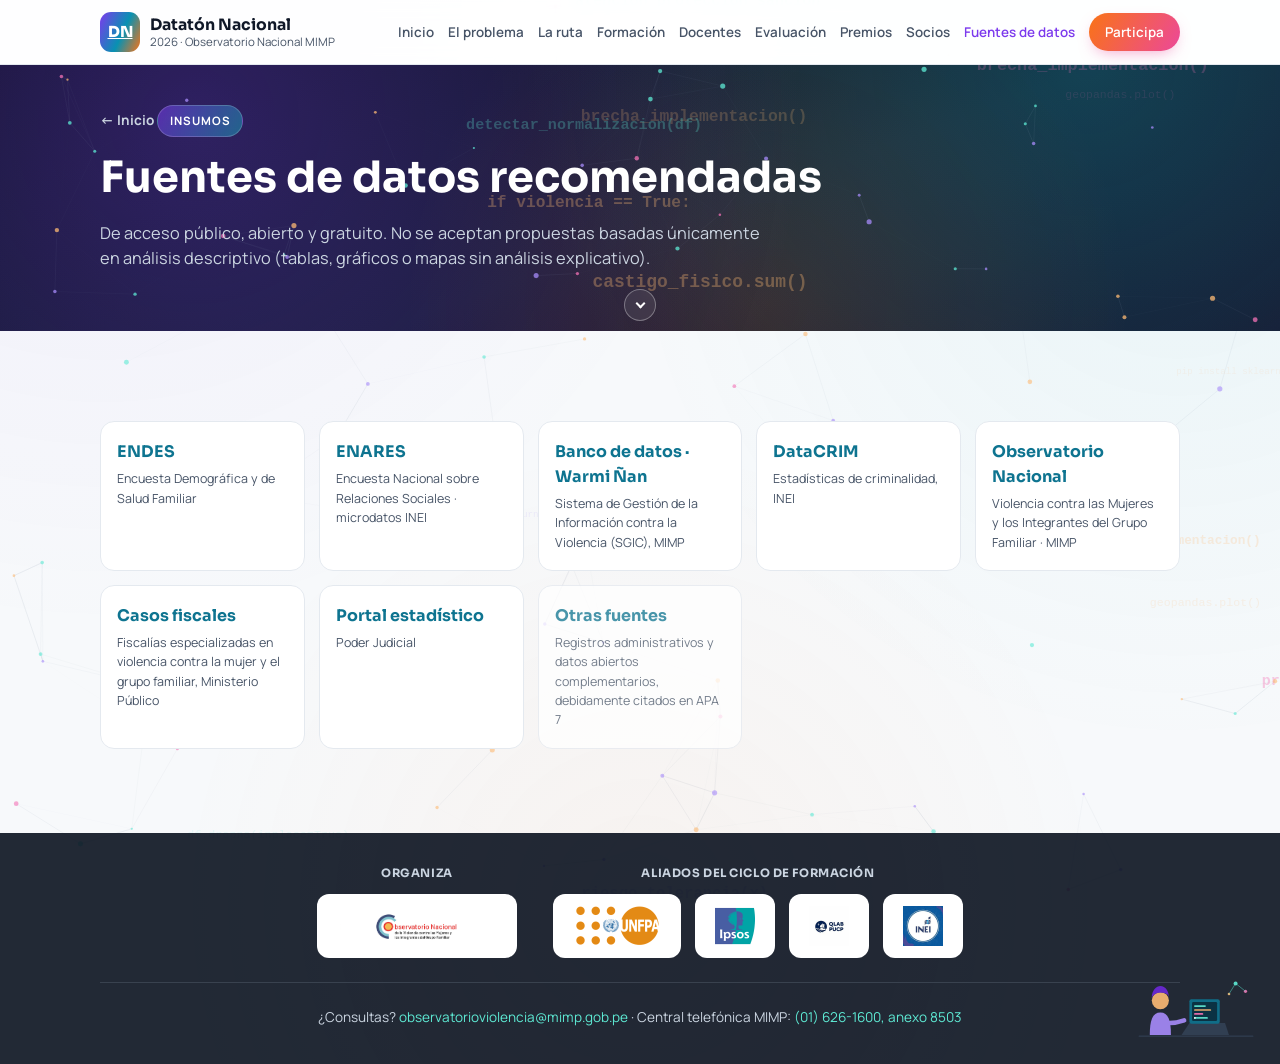
==== commit eb114df8: "Sincroniza con la versión actual del sitio (la que está en producción) Agrega api/visitas, materiale" ====
--- a/datos.html
+++ b/datos.html
@@ -1,124 +1,141 @@
-<!DOCTYPE html>
-<html lang="es">
-<head>
-<meta charset="UTF-8">
-<meta name="viewport" content="width=device-width, initial-scale=1.0">
-<title>Fuentes de datos · Datatón Nacional 2026</title>
-<meta name="description" content="Fuentes de datos recomendadas y perfil de equipos para el Datatón Nacional 2026.">
-<link rel="preconnect" href="https://fonts.googleapis.com">
-<link rel="preconnect" href="https://fonts.gstatic.com" crossorigin>
-<link href="https://fonts.googleapis.com/css2?family=Manrope:wght@400;500;600;700;800&family=Sora:wght@600;700;800&display=swap" rel="stylesheet">
-<link rel="icon" href="data:image/svg+xml,%3Csvg xmlns='http://www.w3.org/2000/svg' viewBox='0 0 64 64'%3E%3Crect width='64' height='64' rx='16' fill='%230e7490'/%3E%3Ctext x='32' y='42' font-family='sans-serif' font-size='26' font-weight='800' fill='%23fff' text-anchor='middle'%3EDN%3C/text%3E%3C/svg%3E">
-<link rel="stylesheet" href="styles.css">
-</head>
-<body>
-
-<canvas id="bgCanvas" aria-hidden="true"></canvas>
-
-<div class="skip-note" role="note">
-  Recurso informativo <strong>no oficial</strong>, elaborado por un equipo participante como propuesta piloto de apoyo para el Datatón Nacional 2026 del MIMP. No sustituye las bases oficiales.
-</div>
-<header class="site-header" id="top">
-  <div class="wrap header-inner">
-    <div class="brand">
-      <a class="brand-mark" href="index.html" aria-label="Inicio del Datatón Nacional">DN</a>
-      <span class="brand-text">
-        <a class="brand-home" href="index.html">Datatón Nacional</a>
-        <a class="brand-observatorio" href="https://www.gob.pe/institucion/mimp/tema/observatorio-nacional-de-la-violencia-contra-las-mujeres-y-los-integrantes-del-grupo-familiar" target="_blank" rel="noopener">2026 · Observatorio Nacional MIMP</a>
-      </span>
-    </div>
-    <button class="nav-toggle" id="navToggle" aria-label="Abrir menú" aria-expanded="false">
-      <span></span><span></span><span></span>
-    </button>
-    <nav class="site-nav" id="siteNav">
-      <a href="index.html">Inicio</a>
-      <a href="problema.html">El problema</a>
-      <a href="ruta.html">La ruta</a>
-      <a href="formacion.html">Formación</a>
-      <a href="docentes.html">Docentes</a>
-      <a href="evaluacion.html">Evaluación</a>
-      <a href="premios.html">Premios</a>
-      <a href="socios.html">Socios</a>
-      <a href="datos.html" class="is-current">Fuentes de datos</a>
-      <a href="participa.html" class="nav-cta">Participa</a>
-    </nav>
-  </div>
-</header>
-
-<main>
-  <section class="hero hero--page" id="heroSection">
-    <canvas id="heroCanvas" aria-hidden="true"></canvas>
-    <div class="wrap page-header-inner">
-      <a class="back-link" href="index.html">&larr; Inicio</a>
-      <span class="eyebrow">Insumos</span>
-      <h1 class="page-title">Fuentes de datos recomendadas</h1>
-      <p class="lede">De acceso público, abierto y gratuito. No se aceptan propuestas basadas únicamente en análisis descriptivo (tablas, gráficos o mapas sin análisis explicativo).</p>
-    </div>
-    <button class="scroll-cue scroll-cue--compact" id="scrollCue" aria-label="Bajar a la siguiente sección" type="button">
-      <span></span>
-    </button>
-  </section>
-
-  <section class="section">
-    <div class="wrap">
-      <div class="source-grid">
-        <a class="source-card" href="https://proyectos.inei.gob.pe/endes/" target="_blank" rel="noopener">
-          <strong>ENDES</strong><span>Encuesta Demográfica y de Salud Familiar</span>
-        </a>
-        <a class="source-card" href="https://proyectos.inei.gob.pe/microdatos/Consulta_por_Encuesta.asp" target="_blank" rel="noopener">
-          <strong>ENARES</strong><span>Encuesta Nacional sobre Relaciones Sociales · microdatos INEI</span>
-        </a>
-        <a class="source-card" href="https://portalestadistico.warminan.gob.pe/banco-de-datos/" target="_blank" rel="noopener">
-          <strong>Banco de datos · Warmi Ñan</strong><span>Sistema de Gestión de la Información contra la Violencia (SGIC), MIMP</span>
-        </a>
-        <a class="source-card" href="https://datacrim.inei.gob.pe/" target="_blank" rel="noopener">
-          <strong>DataCRIM</strong><span>Estadísticas de criminalidad, INEI</span>
-        </a>
-        <a class="source-card" href="https://www.gob.pe/institucion/mimp/tema/observatorio-nacional-de-la-violencia-contra-las-mujeres-y-los-integrantes-del-grupo-familiar" target="_blank" rel="noopener">
-          <strong>Observatorio Nacional</strong><span>Violencia contra las Mujeres y los Integrantes del Grupo Familiar · MIMP</span>
-        </a>
-        <a class="source-card" href="https://portal.mpfn.gob.pe/pedmp/index.php/indicador/fiscalias-especializadas/18" target="_blank" rel="noopener">
-          <strong>Casos fiscales</strong><span>Indicador de fiscalías especializadas, Ministerio Público</span>
-        </a>
-        <a class="source-card" href="https://portalestadistico.pj.gob.pe/" target="_blank" rel="noopener">
-          <strong>Portal estadístico</strong><span>Poder Judicial</span>
-        </a>
-        <div class="source-card source-card--muted">
-          <strong>Otras fuentes</strong><span>Registros administrativos y datos abiertos complementarios, debidamente citados en APA 7</span>
-        </div>
-      </div>
-    </div>
-  </section>
-
-</main>
-
-<footer class="site-footer">
-  <div class="wrap footer-inner">
-    <div class="footer-partners">
-      <div class="footer-partner-group">
-        <span class="footer-partner-label">Organiza</span>
-        <div class="footer-logos">
-          <a class="footer-logo-chip" href="https://www.gob.pe/institucion/mimp/tema/observatorio-nacional-de-la-violencia-contra-las-mujeres-y-los-integrantes-del-grupo-familiar" target="_blank" rel="noopener"><img src="images/partners/observatorio.png" alt="Observatorio Nacional de la Violencia contra las Mujeres y los Integrantes del Grupo Familiar, MIMP" loading="lazy"></a>
-        </div>
-      </div>
-      <div class="footer-partner-group">
-        <span class="footer-partner-label">Aliados del ciclo de formación</span>
-        <div class="footer-logos">
-          <a class="footer-logo-chip" href="https://peru.unfpa.org/es" target="_blank" rel="noopener"><img src="images/partners/unfpa.png" alt="UNFPA" loading="lazy"></a>
-          <a class="footer-logo-chip" href="https://www.ipsos.com/es-pe" target="_blank" rel="noopener"><img src="images/partners/ipsos.png" alt="Ipsos" loading="lazy"></a>
-          <a class="footer-logo-chip" href="https://qlab.pucp.edu.pe/" target="_blank" rel="noopener"><img src="images/partners/qlab.png" alt="Q-LAB PUCP" loading="lazy"></a>
-          <a class="footer-logo-chip" href="https://www.gob.pe/88809-laboratorio-estadistico-labstat" target="_blank" rel="noopener"><img src="images/partners/inei.png" alt="INEI · LabStat" loading="lazy"></a>
-        </div>
-      </div>
-    </div>
-
-    <div class="footer-contact">
-      <span>¿Consultas? <a href="mailto:observatorioviolencia@mimp.gob.pe">observatorioviolencia@mimp.gob.pe</a> · Central telefónica MIMP: <a href="tel:+51016261600">(01) 626-1600, anexo 8503</a></span>
-    </div>
-  </div>
-</footer>
-
-<script src="map-data.js"></script>
-<script src="script.js"></script>
-</body>
-</html>
+<!DOCTYPE html>
+<html lang="es">
+<head>
+<meta charset="UTF-8">
+<meta name="viewport" content="width=device-width, initial-scale=1.0">
+<title>Fuentes de datos · Datatón Nacional 2026</title>
+<meta name="description" content="Fuentes de datos recomendadas y perfil de equipos para el Datatón Nacional 2026.">
+<link rel="preconnect" href="https://fonts.googleapis.com">
+<link rel="preconnect" href="https://fonts.gstatic.com" crossorigin>
+<link href="https://fonts.googleapis.com/css2?family=Manrope:wght@400;500;600;700;800&family=Sora:wght@600;700;800&display=swap" rel="stylesheet">
+<link rel="icon" href="data:image/svg+xml,%3Csvg xmlns='http://www.w3.org/2000/svg' viewBox='0 0 64 64'%3E%3Crect width='64' height='64' rx='16' fill='%230e7490'/%3E%3Ctext x='32' y='42' font-family='sans-serif' font-size='26' font-weight='800' fill='%23fff' text-anchor='middle'%3EDN%3C/text%3E%3C/svg%3E">
+<link rel="stylesheet" href="styles.css">
+</head>
+<body>
+
+<canvas id="bgCanvas" aria-hidden="true"></canvas>
+<header class="site-header" id="top">
+  <div class="wrap header-inner">
+    <div class="brand">
+      <a class="brand-mark" href="index.html" aria-label="Inicio del Datatón Nacional">DN</a>
+      <span class="brand-text">
+        <a class="brand-home" href="index.html">Datatón Nacional</a>
+        <a class="brand-observatorio" href="https://www.gob.pe/institucion/mimp/tema/observatorio-nacional-de-la-violencia-contra-las-mujeres-y-los-integrantes-del-grupo-familiar" target="_blank" rel="noopener">2026 · Observatorio Nacional MIMP</a>
+      </span>
+    </div>
+    <button class="nav-toggle" id="navToggle" aria-label="Abrir menú" aria-expanded="false">
+      <span></span><span></span><span></span>
+    </button>
+    <nav class="site-nav" id="siteNav">
+      <a href="index.html">Inicio</a>
+      <a href="problema.html">El problema</a>
+      <a href="ruta.html">La ruta</a>
+      <a href="formacion.html">Formación</a>
+      <a href="docentes.html">Docentes</a>
+      <a href="evaluacion.html">Evaluación</a>
+      <a href="premios.html">Premios</a>
+      <a href="socios.html">Socios</a>
+      <a href="datos.html" class="is-current">Fuentes de datos</a>
+      <a href="participa.html" class="nav-cta">Participa</a>
+    </nav>
+  </div>
+</header>
+
+<main>
+  <section class="hero hero--page" id="heroSection">
+    <canvas id="heroCanvas" aria-hidden="true"></canvas>
+    <div class="wrap page-header-inner">
+      <a class="back-link" href="index.html">&larr; Inicio</a>
+      <span class="eyebrow">Insumos</span>
+      <h1 class="page-title">Fuentes de datos recomendadas</h1>
+      <p class="lede">De acceso público, abierto y gratuito. No se aceptan propuestas basadas únicamente en análisis descriptivo (tablas, gráficos o mapas sin análisis explicativo).</p>
+    </div>
+    <button class="scroll-cue scroll-cue--compact" id="scrollCue" aria-label="Bajar a la siguiente sección" type="button">
+      <span></span>
+    </button>
+  </section>
+
+  <section class="section">
+    <div class="wrap">
+      <div class="source-grid">
+        <a class="source-card" href="https://proyectos.inei.gob.pe/endes/" target="_blank" rel="noopener">
+          <strong>ENDES</strong><span>Encuesta Demográfica y de Salud Familiar</span>
+        </a>
+        <a class="source-card" href="https://proyectos.inei.gob.pe/microdatos/Consulta_por_Encuesta.asp" target="_blank" rel="noopener">
+          <strong>ENARES</strong><span>Encuesta Nacional sobre Relaciones Sociales · microdatos INEI</span>
+        </a>
+        <a class="source-card" href="https://portalestadistico.warminan.gob.pe/banco-de-datos/" target="_blank" rel="noopener">
+          <strong>Banco de datos · Warmi Ñan</strong><span>Sistema de Gestión de la Información contra la Violencia (SGIC), MIMP</span>
+        </a>
+        <a class="source-card" href="https://datacrim.inei.gob.pe/" target="_blank" rel="noopener">
+          <strong>DataCRIM</strong><span>Estadísticas de criminalidad, INEI</span>
+        </a>
+        <a class="source-card" href="https://www.gob.pe/institucion/mimp/tema/observatorio-nacional-de-la-violencia-contra-las-mujeres-y-los-integrantes-del-grupo-familiar" target="_blank" rel="noopener">
+          <strong>Observatorio Nacional</strong><span>Violencia contra las Mujeres y los Integrantes del Grupo Familiar · MIMP</span>
+        </a>
+        <a class="source-card" href="https://portal.mpfn.gob.pe/pedmp/index.php/indicador/fiscalias-especializadas/18" target="_blank" rel="noopener">
+          <strong>Casos fiscales</strong><span>Fiscalías especializadas en violencia contra la mujer y el grupo familiar, Ministerio Público</span>
+        </a>
+        <a class="source-card" href="https://portalestadistico.pj.gob.pe/" target="_blank" rel="noopener">
+          <strong>Portal estadístico</strong><span>Poder Judicial</span>
+        </a>
+        <div class="source-card source-card--muted">
+          <strong>Otras fuentes</strong><span>Registros administrativos y datos abiertos complementarios, debidamente citados en APA 7</span>
+        </div>
+      </div>
+    </div>
+  </section>
+
+</main>
+
+<footer class="site-footer">
+  <svg class="footer-illustration" viewBox="0 0 200 150" aria-hidden="true" focusable="false">
+    <line x1="14" y1="120" x2="186" y2="120" stroke="#334155" stroke-width="2" stroke-linecap="round"/>
+    <path d="M30 118 C30 96 34 84 46 84 C58 84 62 96 62 118 Z" fill="#a78bfa"/>
+    <circle cx="46" cy="66" r="13" fill="#fdba74"/>
+    <path d="M33 62 C33 50 40 44 46 44 C54 44 59 52 59 62 C59 56 54 54 46 54 C40 54 35 57 33 62 Z" fill="#6d28d9"/>
+    <path class="footer-illustration__arm" d="M60 100 C70 100 76 98 82 96" stroke="#a78bfa" stroke-width="7" stroke-linecap="round" fill="none"/>
+    <path d="M78 118 L150 118 L144 100 L90 100 Z" fill="#334155"/>
+    <rect x="90" y="64" width="46" height="37" rx="3" fill="#0e7490"/>
+    <rect x="94" y="68" width="38" height="29" rx="2" fill="#083344"/>
+    <!-- "código" escribiéndose en la pantalla, en bucle -->
+    <rect class="footer-illustration__line" style="--d:0s" x="97" y="73" width="18" height="2.6" rx="1.3" fill="#5eead4"/>
+    <rect class="footer-illustration__line" style="--d:.35s" x="97" y="79" width="26" height="2.6" rx="1.3" fill="#fdba74"/>
+    <rect class="footer-illustration__line" style="--d:.7s" x="97" y="85" width="14" height="2.6" rx="1.3" fill="#f472b6"/>
+    <rect class="footer-illustration__line" style="--d:1.05s" x="97" y="91" width="21" height="2.6" rx="1.3" fill="#5eead4"/>
+    <rect class="footer-illustration__cursor" x="97" y="91" width="2.6" height="2.6" fill="#fff"/>
+    <circle class="footer-illustration__float" style="--fd:0s" cx="160" cy="40" r="3" fill="#5eead4"/>
+    <circle class="footer-illustration__float" style="--fd:.4s" cx="175" cy="52" r="2.4" fill="#f472b6"/>
+    <circle class="footer-illustration__float" style="--fd:.8s" cx="150" cy="56" r="2" fill="#fdba74"/>
+    <path d="M150 56 L160 40 L175 52" stroke="#5eead4" stroke-width="1.3" fill="none" stroke-linecap="round" stroke-linejoin="round" opacity=".6"/>
+  </svg>
+  <div class="wrap footer-inner">
+    <div class="footer-partners">
+      <div class="footer-partner-group">
+        <span class="footer-partner-label">Organiza</span>
+        <div class="footer-logos">
+          <a class="footer-logo-chip" href="https://www.gob.pe/institucion/mimp/tema/observatorio-nacional-de-la-violencia-contra-las-mujeres-y-los-integrantes-del-grupo-familiar" target="_blank" rel="noopener"><img src="images/partners/observatorio.png" alt="Observatorio Nacional de la Violencia contra las Mujeres y los Integrantes del Grupo Familiar, MIMP" loading="lazy"></a>
+        </div>
+      </div>
+      <div class="footer-partner-group">
+        <span class="footer-partner-label">Aliados del ciclo de formación</span>
+        <div class="footer-logos">
+          <a class="footer-logo-chip" href="https://peru.unfpa.org/es" target="_blank" rel="noopener"><img src="images/partners/unfpa.png" alt="UNFPA" loading="lazy"></a>
+          <a class="footer-logo-chip" href="https://www.ipsos.com/es-pe" target="_blank" rel="noopener"><img src="images/partners/ipsos.png" alt="Ipsos" loading="lazy"></a>
+          <a class="footer-logo-chip" href="https://qlab.pucp.edu.pe/" target="_blank" rel="noopener"><img src="images/partners/qlab.png" alt="Q-LAB PUCP" loading="lazy"></a>
+          <a class="footer-logo-chip" href="https://www.gob.pe/88809-laboratorio-estadistico-labstat" target="_blank" rel="noopener"><img src="images/partners/inei.png" alt="INEI · LabStat" loading="lazy"></a>
+        </div>
+      </div>
+    </div>
+
+    <div class="footer-contact">
+      <span>¿Consultas? <a href="mailto:observatorioviolencia@mimp.gob.pe">observatorioviolencia@mimp.gob.pe</a> · Central telefónica MIMP: <a href="tel:+51016261600">(01) 626-1600, anexo 8503</a></span>
+    </div>
+  </div>
+</footer>
+
+<script src="map-data.js"></script>
+<script src="asistencia-data.js"></script>
+<script src="script.js"></script>
+</body>
+</html>
--- a/styles.css
+++ b/styles.css
@@ -1,784 +1,972 @@
-:root{
-  --teal-900:#083344;
-  --teal-700:#0e7490;
-  --teal-600:#0891b2;
-  --teal-500:#14b8c4;
-  --teal-100:#e0f7fa;
-  --violet-700:#6d28d9;
-  --violet-600:#7c3aed;
-  --violet-500:#a78bfa;
-  --violet-100:#f1e9fe;
-  --pink-500:#ec4899;
-  --orange-600:#f2760a;
-  --orange-500:#f97316;
-  --orange-100:#fff1e6;
-  --amber-400:#fbbf24;
-  --amber-600:#d97706;
-  --navy-900:#0b1220;
-  --navy-800:#131c30;
-  --ink:#101828;
-  --ink-soft:#475467;
-  --line:#e4e9ef;
-  --bg:#f7f9fb;
-  --card:#ffffff;
-  --ok:#16a34a;
-  --warn:#f2760a;
-  --pending:#94a3b8;
-  --radius:16px;
-  --shadow:0 8px 24px -12px rgba(8,51,68,.18);
-  --grad-brand:linear-gradient(115deg,var(--violet-600),var(--teal-600) 55%,var(--orange-500));
-  font-size:16px;
-}
-
-*{box-sizing:border-box}
-html{scroll-behavior:smooth; background:var(--bg)}
-body{
-  margin:0;
-  background:
-    radial-gradient(circle at 8% 0%, rgba(124,58,237,.06), transparent 40%),
-    radial-gradient(circle at 92% 18%, rgba(20,184,196,.06), transparent 38%),
-    radial-gradient(circle at 50% 85%, rgba(249,115,22,.05), transparent 42%),
-    var(--bg);
-  color:var(--ink);
-  font-family:'Manrope',system-ui,-apple-system,Segoe UI,Roboto,sans-serif;
-  line-height:1.55;
-  position:relative;
-}
-/* fondo interactivo de fondo, fijo detrás de TODA la página (no solo el
-   hero): así el sitio no se siente "vacío"/blanco entre secciones, pero muy
-   tenue para que nunca compita con las tarjetas/texto, que van encima con
-   fondo sólido (--card). Se desactiva con prefers-reduced-motion en JS. */
-#bgCanvas{
-  position:fixed; inset:0; width:100vw; height:100vh; z-index:0;
-  pointer-events:none;
-}
-/* el resto del contenido va SIEMPRE encima del fondo interactivo */
-.site-header, .hero, main, .site-footer{position:relative; z-index:1}
-h1,h2,h3{font-family:'Sora',system-ui,sans-serif; color:var(--navy-900); margin:0 0 .5em}
-h2{font-size:clamp(1.5rem,3vw,2.1rem)}
-h3{font-size:1.15rem}
-p{margin:0 0 1em}
-a{color:var(--teal-700)}
-img{max-width:100%}
-.wrap{max-width:1120px; margin:0 auto; padding-inline:20px}
-
-/* animación de aparición al hacer scroll — script.js le agrega .reveal-init
-   a tarjetas/bloques comunes al cargar, y .reveal-in cuando entran en
-   pantalla (IntersectionObserver). Sin JS o con "reduce motion" el elemento
-   simplemente se ve normal (no lleva .reveal-init), nunca queda oculto. */
-.reveal-init{opacity:0; transform:translateY(18px); transition:opacity .6s cubic-bezier(.2,.7,.3,1), transform .6s cubic-bezier(.2,.7,.3,1)}
-.reveal-in{opacity:1; transform:translateY(0)}
-
-/* disclaimer */
-.skip-note{
-  background:var(--navy-900);
-  color:#cbd5e1;
-  font-size:.82rem;
-  text-align:center;
-  padding:8px 16px;
-}
-.skip-note strong{color:#fff}
-
-/* header */
-.site-header{
-  position:sticky; top:0; z-index:50;
-  background:rgba(255,255,255,.92);
-  backdrop-filter:blur(8px);
-  border-bottom:1px solid var(--line);
-}
-.header-inner{display:flex; align-items:center; justify-content:space-between; padding-block:12px; gap:16px}
-.brand{display:flex; align-items:center; gap:10px; text-decoration:none; color:var(--ink)}
-.brand-mark{
-  width:40px;height:40px;border-radius:11px;
-  background:var(--grad-brand);
-  color:#fff; display:flex; align-items:center; justify-content:center;
-  font-family:'Sora',sans-serif; font-weight:800; font-size:.95rem;
-  flex:none;
-}
-.brand-text{display:flex; flex-direction:column; line-height:1.2}
-.brand-home{font-family:'Sora',sans-serif; font-size:.98rem; font-weight:700; color:var(--ink); text-decoration:none}
-.brand-observatorio{color:var(--ink-soft); font-size:.72rem; text-decoration:none}
-.brand-observatorio:hover,.brand-home:hover{text-decoration:underline}
-.hero-observatorio{color:inherit; font-weight:700; text-decoration:underline; text-underline-offset:2px}
-
-.site-nav{display:flex; align-items:center; gap:14px; flex-wrap:nowrap}
-.site-nav a{
-  color:var(--ink-soft); text-decoration:none; font-weight:600; font-size:.84rem; white-space:nowrap;
-}
-.site-nav a:hover{color:var(--violet-600)}
-.nav-cta{
-  background:linear-gradient(120deg,var(--orange-500),var(--pink-500)); color:#fff !important; padding:9px 16px; border-radius:999px;
-  box-shadow:0 6px 16px -6px rgba(236,72,153,.55);
-}
-.nav-toggle{
-  display:none; flex-direction:column; justify-content:center; gap:5px;
-  width:38px;height:38px; background:none; border:1px solid var(--line); border-radius:9px; cursor:pointer;
-}
-.nav-toggle span{display:block; height:2px; background:var(--ink); border-radius:2px}
-
-/* hero */
-.hero{
-  position:relative;
-  overflow:hidden;
-  background:
-    radial-gradient(circle at 15% 20%, rgba(124,58,237,.30), transparent 55%),
-    radial-gradient(circle at 85% 0%, rgba(20,184,196,.24), transparent 50%),
-    radial-gradient(circle at 60% 90%, rgba(249,115,22,.16), transparent 45%),
-    linear-gradient(160deg, var(--navy-900) 0%, var(--navy-800) 55%, #17122b 100%);
-  color:#fff;
-  padding:64px 0 72px;
-}
-#heroCanvas{
-  position:absolute; inset:0; width:100%; height:100%; z-index:0; opacity:.75;
-}
-/* Fotos reales (stock, con licencia libre) de gente pensando/programando con
-   datos — se funden con el degradado del hero vía mix-blend-mode:luminosity,
-   así el color violeta/teal del fondo "tiñe" la foto en vez de verse como una
-   foto suelta pegada encima. Solo en el hero grande de inicio. */
-.hero-photos{position:absolute; inset:0; z-index:-1; display:flex; justify-content:space-between; pointer-events:none}
-.hero-photo{
-  height:100%; width:40%; object-fit:cover; opacity:.4;
-  filter:grayscale(.3) brightness(.6) contrast(1.15) saturate(1.4);
-  mix-blend-mode:luminosity;
-}
-.hero-photo--left{
-  mask-image:linear-gradient(to right, rgba(0,0,0,.9) 35%, transparent 92%);
-  -webkit-mask-image:linear-gradient(to right, rgba(0,0,0,.9) 35%, transparent 92%);
-}
-.hero-photo--right{
-  margin-left:auto;
-  mask-image:linear-gradient(to left, rgba(0,0,0,.9) 35%, transparent 92%);
-  -webkit-mask-image:linear-gradient(to left, rgba(0,0,0,.9) 35%, transparent 92%);
-}
-.hero-grid{position:relative; z-index:1; display:grid; grid-template-columns:1.3fr 1fr; gap:48px; align-items:center; pointer-events:none}
-.hero-grid a, .hero-grid button{pointer-events:auto}
-.eyebrow{
-  display:inline-block; text-transform:uppercase; letter-spacing:.08em; font-size:.72rem;
-  font-weight:700; color:#fff; background:linear-gradient(120deg,rgba(124,58,237,.55),rgba(20,184,196,.45));
-  padding:6px 12px; border-radius:999px; margin-bottom:16px; border:1px solid rgba(255,255,255,.18);
-}
-.hero h1{color:#fff; font-size:clamp(1.9rem,4vw,2.7rem); line-height:1.15; margin-bottom:18px}
-.hero h1 span{
-  display:block; font-size:.6em; font-weight:700; margin-top:10px;
-  background:linear-gradient(120deg,var(--violet-500),var(--teal-500) 60%,var(--orange-500));
-  -webkit-background-clip:text; background-clip:text; color:transparent;
-}
-.lede{color:#cbd5e1; font-size:1.02rem; max-width:52ch}
-.hero-actions{display:flex; gap:12px; flex-wrap:wrap; margin:22px 0}
-.btn{
-  display:inline-flex; align-items:center; gap:8px; padding:12px 20px; border-radius:11px;
-  text-decoration:none; font-weight:700; font-size:.92rem; transition:transform .15s ease, box-shadow .15s ease;
-}
-.btn:hover{transform:translateY(-2px)}
-.btn-primary{
-  background:linear-gradient(120deg,var(--orange-500),var(--pink-500));
-  color:#fff; box-shadow:0 10px 24px -10px rgba(236,72,153,.6);
-}
-.btn-primary:hover{box-shadow:0 14px 28px -10px rgba(236,72,153,.75)}
-.btn-ghost{background:rgba(255,255,255,.08); color:#fff; border:1px solid rgba(255,255,255,.25); backdrop-filter:blur(4px)}
-.hero-alt-link{
-  display:inline-block; margin:0 0 18px; font-size:.82rem; color:#cbd5e1; text-decoration:none;
-  border-bottom:1px dashed rgba(203,213,225,.5);
-}
-.hero-alt-link:hover{color:#fff; border-color:#fff}
-.hero-status{
-  display:flex; align-items:center; gap:10px; font-size:.88rem; color:#e2e8f0;
-  background:rgba(255,255,255,.07); border:1px solid rgba(255,255,255,.14);
-  padding:10px 14px; border-radius:11px; width:fit-content; backdrop-filter:blur(6px);
-}
-.dot{width:9px;height:9px;border-radius:50%; background:var(--orange-500); box-shadow:0 0 0 4px rgba(249,115,22,.28); animation:pulseDot 2.2s ease-in-out infinite}
-@keyframes pulseDot{0%,100%{box-shadow:0 0 0 4px rgba(249,115,22,.28)}50%{box-shadow:0 0 0 7px rgba(249,115,22,.12)}}
-
-/* botón "bajar" al pie del hero, con rebote suave — invita a seguir el scroll */
-.scroll-cue{
-  position:absolute; left:50%; bottom:16px; transform:translateX(-50%);
-  z-index:2; width:38px; height:38px; border-radius:50%; padding:0;
-  border:1px solid rgba(255,255,255,.32); background:rgba(255,255,255,.08);
-  backdrop-filter:blur(6px); cursor:pointer; display:flex; align-items:center; justify-content:center;
-  transition:opacity .35s ease, background .2s ease; animation:scrollCueBounce 1.8s ease-in-out infinite;
-}
-.scroll-cue span{
-  width:9px; height:9px; margin-top:-3px;
-  border-right:2px solid #fff; border-bottom:2px solid #fff; transform:rotate(45deg);
-}
-.scroll-cue:hover{background:rgba(255,255,255,.2)}
-.scroll-cue.is-hidden{opacity:0; pointer-events:none}
-.scroll-cue--compact{width:32px; height:32px; bottom:10px}
-.scroll-cue--compact span{width:7px; height:7px}
-@keyframes scrollCueBounce{0%,100%{bottom:16px}50%{bottom:9px}}
-.scroll-cue--compact{animation-name:scrollCueBounceCompact}
-@keyframes scrollCueBounceCompact{0%,100%{bottom:10px}50%{bottom:5px}}
-@media (prefers-reduced-motion:reduce){
-  .scroll-cue{animation:none}
-}
-
-.hero-panel{display:flex; flex-direction:column; gap:16px}
-.panel-card{
-  background:rgba(255,255,255,.07); border:1px solid rgba(255,255,255,.16);
-  border-radius:var(--radius); padding:20px; backdrop-filter:blur(6px);
-}
-.panel-row{display:flex; justify-content:space-between; font-size:.85rem; color:#cbd5e1; margin-bottom:10px}
-.panel-row span:last-child{
-  background:linear-gradient(120deg,var(--teal-500),var(--violet-500)); -webkit-background-clip:text;
-  background-clip:text; color:transparent; font-weight:800;
-}
-.progress-track{height:10px; background:rgba(255,255,255,.12); border-radius:999px; overflow:hidden}
-.progress-fill{height:100%; width:0%; background:linear-gradient(90deg,var(--teal-500),var(--orange-500)); border-radius:999px; transition:width 1.2s ease}
-.panel-mini{margin-top:10px; font-size:.8rem; color:#94a3b8}
-.panel-card--stat{display:flex; flex-direction:column; gap:4px}
-.mini-label{text-transform:uppercase; font-size:.68rem; letter-spacing:.06em; color:var(--teal-500); font-weight:700}
-.panel-card--stat strong{font-family:'Sora',sans-serif; font-size:1.1rem; color:#fff}
-.mini-sub{color:#94a3b8; font-size:.82rem}
-
-/* sections */
-.section{padding:64px 0}
-.section-alt{background:#eef4f7}
-.section-lede{color:var(--ink-soft); max-width:70ch; font-size:1rem}
-
-/* versión "todo en una página": cada sección lleva su propio encabezado
-   ligero (eyebrow + h2 + lede) en vez del hero de página completa, y
-   necesita scroll-margin-top para no quedar tapada por el header sticky
-   al saltar por ancla desde el menú. Fondos alternados para separar
-   visualmente los bloques en un scroll continuo largo. */
-.onepage-section{scroll-margin-top:88px; border-top:1px solid var(--line)}
-.onepage-section:nth-of-type(odd){background:#eef4f7}
-.onepage-section .eyebrow{display:inline-block; margin-bottom:10px}
-.onepage-section h2{font-size:1.7rem; margin:0 0 8px}
-.onepage-section .section-lede{margin-bottom:8px}
-
-/* stats */
-.stat-grid{display:grid; grid-template-columns:repeat(4,1fr); gap:16px; margin:28px 0 44px}
-.stat-card{
-  position:relative; overflow:hidden;
-  background:var(--card); border:1px solid var(--line); border-radius:var(--radius);
-  padding:24px 18px 22px; box-shadow:var(--shadow);
-}
-.stat-card::before{
-  content:''; position:absolute; top:0; left:0; right:0; height:4px;
-  background:var(--accent, var(--teal-600));
-}
-.stat-card:nth-child(1){--accent:linear-gradient(90deg,var(--violet-600),var(--violet-500))}
-.stat-card:nth-child(2){--accent:linear-gradient(90deg,var(--teal-600),var(--teal-500))}
-.stat-card:nth-child(3){--accent:linear-gradient(90deg,var(--orange-600),var(--amber-400))}
-.stat-card:nth-child(4){--accent:linear-gradient(90deg,var(--pink-500),var(--violet-500))}
-.stat-number{
-  display:block; font-family:'Sora',sans-serif; font-size:2.1rem; font-weight:800;
-  color:var(--teal-700); margin-bottom:8px;
-}
-.stat-card:nth-child(1) .stat-number{color:var(--violet-700)}
-.stat-card:nth-child(3) .stat-number{color:var(--amber-600)}
-.stat-card:nth-child(4) .stat-number{color:var(--pink-500)}
-.stat-desc{display:block; color:var(--ink-soft); font-size:.88rem}
-.stat-source{display:block; margin-top:10px; color:var(--ink-soft); opacity:.75; font-size:.72rem}
-
-/* "por qué un datatón": explica el vínculo entre las cifras y la razón del
-   concurso — se distingue de las stat-cards con un fondo propio. */
-.why-card{
-  background:linear-gradient(135deg,var(--violet-50,#f5f3ff),var(--teal-50,#ecfeff));
-  border:1px solid var(--line); border-radius:var(--radius); padding:26px 28px;
-  margin:0 0 40px;
-}
-.why-card h3{margin:0 0 10px; font-family:'Sora',sans-serif}
-.why-card p{margin:0; color:var(--ink); line-height:1.6}
-.why-source{margin-top:10px !important; font-size:.78rem; color:var(--ink-soft) !important}
-
-/* mapa por departamento (ENDES / ENARES): choropleth SVG generado en JS a
-   partir de map-data.js (geometría + cifras), con selector de indicador,
-   tooltip accesible y leyenda con degradado. */
-.map-card{
-  background:var(--card); border:1px solid var(--line); border-radius:var(--radius);
-  padding:26px 28px; margin:0 0 40px; box-shadow:var(--shadow);
-}
-.map-card h3{margin:0 0 6px; font-family:'Sora',sans-serif}
-.map-card > p{margin:0 0 18px; color:var(--ink-soft); font-size:.92rem}
-.map-toggle{display:flex; flex-wrap:wrap; gap:10px; margin-bottom:20px}
-.map-toggle-btn{
-  flex:1 1 200px; cursor:pointer; border:1px solid var(--line); background:var(--bg);
-  border-radius:12px; padding:10px 14px; font-family:'Sora',sans-serif; font-weight:600;
-  font-size:.86rem; color:var(--ink-soft); text-align:center; line-height:1.5; transition:all .18s ease;
-}
-.map-toggle-btn small{font-weight:500; font-size:.78rem; opacity:.8}
-.map-toggle-btn:hover{border-color:var(--teal-500); color:var(--ink)}
-.map-toggle-btn.is-active{background:var(--grad-brand); border-color:transparent; color:#fff}
-.map-layout{display:flex; gap:28px; align-items:flex-start; flex-wrap:wrap}
-.map-svg-wrap{flex:1 1 340px; min-width:260px; position:relative}
-#peruMap{width:100%; height:auto; display:block}
-#peruMap path{stroke:#fff; stroke-width:1; cursor:pointer; transition:opacity .15s ease}
-#peruMap path:hover, #peruMap path:focus-visible{opacity:.75; outline:none}
-.map-tooltip{
-  position:absolute; pointer-events:none; z-index:5; background:var(--ink); color:#fff;
-  padding:8px 12px; border-radius:10px; font-size:.82rem; line-height:1.4; max-width:220px;
-  box-shadow:var(--shadow); transform:translate(-50%,-115%);
-}
-.map-tooltip strong{display:block; font-family:'Sora',sans-serif; margin-bottom:2px}
-.map-legend{flex:1 1 220px; min-width:200px; padding-top:4px}
-.map-legend-title{display:block; font-family:'Sora',sans-serif; font-weight:700; font-size:.88rem; margin-bottom:12px}
-.map-legend-scale{height:14px; border-radius:999px; background:linear-gradient(90deg,#e0f7fa,#f97316 55%,#9f1239); margin-bottom:6px}
-.map-legend-minmax{display:flex; justify-content:space-between; font-size:.8rem; color:var(--ink-soft); margin-bottom:16px}
-.map-legend-note{margin:0; font-size:.85rem; color:var(--ink-soft); line-height:1.6}
-.map-legend-note strong{color:var(--ink)}
-.map-source{margin-top:18px; font-size:.78rem; color:var(--ink-soft)}
-@media (max-width:640px){
-  .map-card{padding:20px}
-  .map-toggle{flex-direction:column}
-}
-
-/* ecology: elipses anidadas y horizontales, alineadas hacia la derecha —
-   así se representa tradicionalmente el modelo ecológico (Bronfenbrenner),
-   con cada nivel envolviendo al siguiente y el nombre escrito dentro de su
-   propio anillo. Interactivo: cada elipse tiene su propio panel de ejemplos. */
-.ecology{margin-top:20px}
-.ecology-diagram{display:flex; flex-direction:column; align-items:center; gap:18px; margin:24px 0 8px}
-.ecology-svg{width:100%; max-width:600px; height:auto}
-.ecology-level{cursor:pointer; transition:opacity .2s ease}
-.ecology-level:hover, .ecology-level:focus-visible{opacity:.82; outline:none}
-.ecology-panel{
-  width:100%; max-width:600px; min-height:88px; box-sizing:border-box;
-  background:var(--card); border:1px solid var(--line); border-radius:var(--radius);
-  padding:16px 20px; box-shadow:var(--shadow);
-}
-.ecology-panel strong{display:block; font-family:'Sora',sans-serif; margin-bottom:6px; color:var(--violet-700)}
-.ecology-panel p{margin:0; color:var(--ink-soft); font-size:.92rem; line-height:1.55}
-.ecology-source{font-size:.78rem; color:var(--ink-soft)}
-
-/* timeline */
-.timeline{list-style:none; margin:32px 0 0; padding:0; display:flex; flex-direction:column; gap:0}
-.tl-item{
-  position:relative; padding:0 0 28px 34px; border-left:2px solid var(--line);
-}
-.tl-item:last-child{border-color:transparent; padding-bottom:0}
-.tl-item::before{
-  content:''; position:absolute; left:-9px; top:2px; width:16px; height:16px; border-radius:50%;
-  background:var(--pending); border:3px solid var(--bg);
-}
-.tl-item.done::before{background:var(--ok)}
-.tl-item.active::before{background:var(--orange-500); box-shadow:0 0 0 5px rgba(249,115,22,.2)}
-.tl-head{display:flex; align-items:center; gap:10px; flex-wrap:wrap}
-.tl-head strong{font-family:'Sora',sans-serif; font-size:1.02rem}
-.tl-badge{
-  font-size:.68rem; font-weight:800; text-transform:uppercase; letter-spacing:.04em;
-  padding:3px 9px; border-radius:999px; background:var(--line); color:var(--ink-soft);
-}
-.tl-item.done .tl-badge{background:#dcfce7; color:var(--ok)}
-.tl-item.active .tl-badge{background:var(--orange-100); color:var(--orange-600)}
-.tl-date{color:var(--ink-soft); font-size:.85rem; margin-top:2px}
-
-/* asistente de preguntas frecuentes (ruta.html) — widget de chat simulado,
-   sin backend: preguntas predefinidas como chips + respuestas ya escritas. */
-.chat-widget{
-  margin-top:44px; max-width:640px; background:var(--card); border:1px solid var(--line);
-  border-radius:var(--radius); box-shadow:var(--shadow); overflow:hidden;
-}
-.chat-header{
-  display:flex; align-items:center; gap:12px; padding:16px 18px;
-  background:linear-gradient(120deg,var(--violet-700),var(--teal-900)); color:#fff;
-}
-.chat-avatar{
-  display:inline-flex; align-items:center; justify-content:center; width:46px; height:46px; flex:0 0 auto;
-  border-radius:50%; background:rgba(255,255,255,.18); overflow:hidden;
-}
-.chat-avatar svg{width:100%; height:100%; display:block}
-.chat-header strong{display:block; font-family:'Sora',sans-serif; font-size:.95rem}
-.chat-header span{display:block; font-size:.74rem; color:#fff; opacity:.82; margin-top:2px}
-.chat-messages{
-  display:flex; flex-direction:column; gap:10px; padding:18px; max-height:320px; overflow-y:auto;
-}
-.chat-bubble{
-  max-width:82%; padding:10px 14px; border-radius:14px; font-size:.86rem; line-height:1.5;
-}
-.chat-bubble--bot{align-self:flex-start; background:#eef2f6; color:var(--ink); border-bottom-left-radius:4px}
-.chat-bubble--user{align-self:flex-end; background:var(--violet-600); color:#fff; border-bottom-right-radius:4px}
-.chat-chips{display:flex; flex-wrap:wrap; gap:8px; padding:0 18px 18px}
-.chat-chip{
-  border:1px solid var(--violet-200, var(--line)); background:#fff; color:var(--violet-700);
-  padding:8px 13px; border-radius:999px; font-size:.8rem; font-weight:700; cursor:pointer;
-  transition:background .15s ease, color .15s ease;
-}
-.chat-chip:hover{background:var(--violet-600); color:#fff; border-color:transparent}
-
-/* module filter + schedule */
-.module-filter{display:flex; gap:8px; flex-wrap:wrap; margin:24px 0 20px}
-.module-filter button{
-  border:1px solid var(--line); background:var(--card); padding:8px 14px; border-radius:999px;
-  font-size:.82rem; font-weight:700; color:var(--ink-soft); cursor:pointer;
-}
-.module-filter button.is-active{background:linear-gradient(120deg,var(--violet-600),var(--teal-600)); color:#fff; border-color:transparent}
-
-.schedule{display:flex; flex-direction:column; gap:10px}
-.sched-row{
-  display:grid; grid-template-columns:120px 1fr 160px 90px; gap:14px; align-items:center;
-  background:var(--card); border:1px solid var(--line); border-radius:12px; padding:14px 16px;
-}
-.sched-row.is-past{opacity:.55}
-.sched-date{font-family:'Sora',sans-serif; font-weight:700; color:var(--teal-700); font-size:.88rem}
-.sched-topic strong{display:block; font-size:.94rem}
-.sched-topic small{color:var(--ink-soft); font-size:.78rem}
-.sched-inst{font-size:.8rem; color:var(--ink-soft)}
-.sched-fmt{
-  font-size:.7rem; font-weight:800; text-align:center; padding:5px 8px; border-radius:8px;
-  background:var(--teal-100); color:var(--teal-700); justify-self:end;
-}
-.sched-fmt.hib{background:var(--orange-100); color:var(--orange-600)}
-
-/* evaluation */
-/* eval-flow: 30 + 70 = 100 explicado como una secuencia simple, para que se
-   entienda de un vistazo cómo se arma la nota final (antes eran dos
-   gráficos separados sin conexión visual clara). */
-.eval-flow{display:flex; align-items:stretch; gap:14px; margin-top:28px; flex-wrap:wrap}
-.eval-flow-step{
-  flex:1 1 220px; background:var(--card); border:1px solid var(--line); border-radius:var(--radius);
-  padding:20px 20px 18px; box-shadow:var(--shadow); display:flex; flex-direction:column; gap:6px;
-}
-.eval-flow-step--total{background:linear-gradient(135deg,var(--violet-700),var(--teal-900)); border-color:transparent; color:#fff}
-.eval-flow-num{font-family:'Sora',sans-serif; font-weight:800; font-size:1.6rem; color:var(--teal-700)}
-.eval-flow-step--total .eval-flow-num{color:#fff}
-.eval-flow-step strong{font-family:'Sora',sans-serif; font-size:.95rem}
-.eval-flow-step p{margin:0; font-size:.82rem; color:var(--ink-soft); line-height:1.5}
-.eval-flow-step--total p{color:#fff; opacity:.92}
-.eval-flow-plus{
-  align-self:center; font-family:'Sora',sans-serif; font-weight:800; font-size:1.4rem; color:var(--ink-soft);
-  flex:0 0 auto; padding:0 2px;
-}
-.eval-chart-card,.eval-donut-card{
-  background:var(--card); border:1px solid var(--line); border-radius:var(--radius); padding:20px; box-shadow:var(--shadow);
-}
-.eval-chart-card--full{margin-top:22px}
-.eval-donut-legend{display:flex; flex-direction:column; gap:8px; margin-top:14px; font-size:.82rem; color:var(--ink-soft)}
-.sw{width:10px;height:10px;border-radius:3px;display:inline-block;margin-right:8px}
-.sw-a{background:var(--teal-600)}
-.sw-b{background:var(--violet-600)}
-.chart-title{font-size:.9rem; color:var(--ink-soft); font-family:'Manrope',sans-serif; font-weight:700; margin-bottom:18px}
-
-/* bar chart (SVG-free, pure CSS) */
-.bar-row{display:grid; grid-template-columns:1fr 2fr 28px; align-items:center; gap:12px; margin-bottom:14px}
-.bar-row:last-child{margin-bottom:0}
-.bar-label{font-size:.8rem; color:var(--ink-soft)}
-.bar-track{height:12px; background:#eef2f6; border-radius:999px; overflow:hidden}
-.bar-fill{height:100%; width:0; border-radius:999px; animation:growBar 1s ease forwards; animation-delay:.15s}
-.bar-value{font-family:'Sora',sans-serif; font-weight:800; font-size:.85rem; text-align:right; color:var(--navy-900)}
-@keyframes growBar{to{width:var(--target)}}
-
-/* rubric stack: una sola barra dividida en tramos (= 70 pts del proyecto
-   final) — más clara que barras sueltas para mostrar cómo se reparte el
-   puntaje. */
-.rubric-stack-bar{
-  display:flex; width:100%; height:40px; border-radius:12px; overflow:hidden;
-  box-shadow:inset 0 0 0 1px var(--line);
-}
-.rubric-seg{
-  display:flex; align-items:center; justify-content:center;
-  color:#fff; font-family:'Sora',sans-serif; font-weight:800; font-size:.85rem;
-  min-width:28px; box-sizing:border-box; border-right:2px solid #fff;
-}
-.rubric-seg:last-child{border-right:none}
-.rubric-stack-caption{margin:14px 0 12px; font-size:.85rem; color:var(--ink-soft)}
-.rubric-legend{list-style:none; margin:0; padding:0; display:grid; grid-template-columns:repeat(auto-fit,minmax(220px,1fr)); gap:10px 20px}
-.rubric-legend li{font-size:.85rem; color:var(--ink); display:flex; align-items:center}
-.rubric-legend strong{margin-left:auto; font-family:'Sora',sans-serif; color:var(--ink-soft)}
-.rubric-dot{width:11px; height:11px; border-radius:3px; display:inline-block; margin-right:10px; flex:0 0 auto}
-
-/* donut chart */
-.eval-donut-card{display:flex; flex-direction:column; align-items:center; text-align:center}
-.donut-svg{width:180px; height:180px}
-.donut-seg{transition:stroke-dasharray 1s ease}
-.donut-total{font-family:'Sora',sans-serif; font-weight:800; font-size:28px; fill:var(--navy-900)}
-.donut-total-label{font-size:11px; fill:var(--ink-soft)}
-.ai-note{
-  margin-top:24px; background:linear-gradient(120deg,var(--violet-700),var(--teal-900)); color:#f1e9fe; padding:18px 20px; border-radius:14px; font-size:.9rem;
-}
-.ai-note strong{color:#fff}
-
-/* prizes */
-.prize-grid{display:grid; grid-template-columns:repeat(3,1fr); gap:18px; margin-top:28px}
-.prize-card{
-  border-radius:var(--radius); padding:24px 20px; color:#fff; box-shadow:var(--shadow);
-  transition:transform .2s ease;
-}
-.prize-card:hover{transform:translateY(-4px)}
-.prize-gold{background:linear-gradient(160deg,#f5c451,#b8860b 65%,#7c4a03)}
-.prize-gold .prize-rank{color:#3a2400}
-.prize-gold ul{color:#3a2400}
-.prize-silver{background:linear-gradient(160deg,#e2e8f0,#94a3b8 65%,#475569)}
-.prize-silver .prize-rank{color:#1e293b}
-.prize-silver ul{color:#1e293b}
-.prize-bronze{background:linear-gradient(160deg,#e08e52,#a15a2a 65%,#5c2f11)}
-.prize-rank{font-family:'Sora',sans-serif; font-weight:800; font-size:1.15rem; display:block; margin-bottom:12px}
-.prize-card ul{margin:0; padding-left:18px; font-size:.86rem; line-height:1.6}
-.fine-print{color:var(--ink-soft); font-size:.82rem; margin-top:18px}
-
-/* sources */
-.source-grid{display:grid; grid-template-columns:repeat(5,1fr); gap:14px; margin-top:26px}
-.source-card{
-  background:var(--card); border:1px solid var(--line); border-radius:14px; padding:18px 16px;
-  text-decoration:none; color:var(--ink); display:flex; flex-direction:column; gap:4px; transition:border-color .15s;
-}
-.source-card:hover{border-color:var(--teal-600)}
-.source-card strong{font-family:'Sora',sans-serif; color:var(--teal-700)}
-.source-card span{font-size:.78rem; color:var(--ink-soft)}
-.source-card--muted{opacity:.75}
-
-/* socios */
-.socios-grid{display:grid; grid-template-columns:repeat(3,1fr); gap:18px; margin-top:26px}
-.socio-card{
-  position:relative; overflow:hidden;
-  background:var(--card); border:1px solid var(--line); border-radius:var(--radius);
-  padding:22px 20px; box-shadow:var(--shadow); display:flex; flex-direction:column; gap:10px;
-}
-.socio-card::before{content:''; position:absolute; top:0; left:0; right:0; height:4px}
-.socio-card.accent-teal::before{background:linear-gradient(90deg,var(--teal-600),var(--teal-500))}
-.socio-card.accent-violet::before{background:linear-gradient(90deg,var(--violet-600),var(--violet-500))}
-.socio-card.accent-orange::before{background:linear-gradient(90deg,var(--orange-600),var(--amber-400))}
-.socio-card.accent-pink::before{background:linear-gradient(90deg,var(--pink-500),var(--violet-500))}
-.socio-card.accent-brand::before{background:var(--grad-brand)}
-.socio-logo{
-  display:inline-flex; align-items:center; height:52px; width:fit-content; max-width:100%;
-  background:#fff; border-radius:10px; padding:8px 14px; box-sizing:border-box; border:1px solid var(--line);
-}
-.socio-logo img{height:100%; width:auto; max-width:100%; object-fit:contain; display:block}
-.socio-role{font-size:.72rem; font-weight:700; text-transform:uppercase; letter-spacing:.04em; color:var(--ink-soft)}
-.socio-card strong{font-family:'Sora',sans-serif; font-size:1.05rem}
-.socio-card p{margin:0; font-size:.86rem; color:var(--ink-soft); line-height:1.55}
-
-/* participa */
-.participa-grid{display:grid; grid-template-columns:1.3fr 1fr; gap:32px; align-items:start}
-.contact-list{list-style:none; padding:0; margin:18px 0 0; display:flex; flex-direction:column; gap:12px}
-.contact-list li{display:flex; justify-content:space-between; gap:12px; border-bottom:1px dashed var(--line); padding-bottom:10px; font-size:.92rem}
-.contact-list span{color:var(--ink-soft)}
-.participa-card{
-  background:linear-gradient(155deg,var(--navy-900),#241a3d); color:#fff; border-radius:var(--radius); padding:24px; box-shadow:var(--shadow);
-  border:1px solid rgba(167,139,250,.25);
-}
-.participa-card strong{display:block; font-family:'Sora',sans-serif; font-size:1.2rem; margin:6px 0 10px}
-#inscripcionEstado{margin:0; font-size:.85rem; color:#cbd5e1}
-
-/* footer */
-.site-footer{background:var(--navy-900); color:#94a3b8; padding:32px 0; margin-top:20px}
-.footer-inner p{margin:0 0 8px; font-size:.82rem; max-width:80ch}
-.footer-fine{color:#64748b; font-size:.76rem !important}
-
-.footer-partners{display:flex; flex-wrap:wrap; justify-content:center; gap:36px; margin-bottom:24px; padding-bottom:24px; border-bottom:1px solid rgba(148,163,184,.2); text-align:center}
-.footer-partner-group{display:flex; flex-direction:column; align-items:center; gap:12px}
-.footer-partner-label{font-family:'Sora',sans-serif; font-size:.72rem; font-weight:700; letter-spacing:.05em; text-transform:uppercase; color:#cbd5e1}
-.footer-logos{display:flex; flex-wrap:wrap; justify-content:center; gap:14px}
-.footer-logo-chip{
-  display:inline-flex; align-items:center; justify-content:center;
-  background:#fff; border-radius:12px; padding:12px 20px; height:64px; box-sizing:border-box;
-  transition:transform .15s ease, box-shadow .15s ease; box-shadow:0 0 0 0 rgba(0,0,0,0);
-}
-.footer-logo-chip:hover, .footer-logo-chip:focus-visible{transform:translateY(-2px); box-shadow:0 8px 18px -8px rgba(0,0,0,.45)}
-.footer-logo-chip img{height:100%; width:auto; max-width:160px; object-fit:contain; display:block}
-.footer-contact{margin-bottom:4px; font-size:.85rem; color:#cbd5e1; text-align:center}
-.footer-contact a{color:#5eead4; text-decoration:none}
-.footer-contact a:hover{text-decoration:underline}
-@media (max-width:640px){
-  .footer-partners{gap:24px}
-  .footer-logo-chip{height:48px; padding:8px 14px}
-}
-
-/* nav: página actual */
-.site-nav a.is-current{color:#fff !important; position:relative}
-.site-nav a.is-current:not(.nav-cta){color:var(--violet-600) !important}
-
-/* banner compacto de páginas internas */
-.hero--page{padding:40px 0 44px}
-.page-header-inner{position:relative; z-index:1; pointer-events:none}
-.page-header-inner a{pointer-events:auto}
-.back-link{
-  display:inline-flex; align-items:center; gap:6px; color:#cbd5e1; text-decoration:none;
-  font-size:.85rem; font-weight:700; margin-bottom:14px;
-}
-.back-link:hover{color:#fff}
-.page-title{color:#fff; font-size:clamp(1.6rem,3.4vw,2.2rem); margin-bottom:10px}
-.hero--page .lede{max-width:66ch}
-
-/* hub de la home: tarjetas para elegir un módulo del ciclo de formación */
-.hub-grid{display:grid; grid-template-columns:repeat(auto-fit,minmax(210px,1fr)); gap:16px; margin-top:28px}
-.hub-card{
-  background:var(--card); border:1px solid var(--line); border-radius:var(--radius);
-  padding:22px 20px; text-decoration:none; color:var(--ink); box-shadow:var(--shadow);
-  display:flex; flex-direction:column; gap:8px; transition:transform .15s ease, border-color .15s ease;
-  position:relative; overflow:hidden;
-}
-.hub-card::before{
-  content:''; position:absolute; top:0; left:0; right:0; height:4px; background:var(--accent, var(--teal-600));
-}
-.hub-card:nth-child(8n+1){--accent:linear-gradient(90deg,var(--violet-600),var(--violet-500))}
-.hub-card:nth-child(8n+2){--accent:linear-gradient(90deg,var(--teal-600),var(--teal-500))}
-.hub-card:nth-child(8n+3){--accent:linear-gradient(90deg,var(--orange-600),var(--amber-400))}
-.hub-card:nth-child(8n+4){--accent:linear-gradient(90deg,var(--pink-500),var(--violet-500))}
-.hub-card:nth-child(8n+5){--accent:linear-gradient(90deg,var(--teal-600),var(--violet-500))}
-.hub-card:nth-child(8n+6){--accent:linear-gradient(90deg,var(--amber-400),var(--orange-600))}
-.hub-card:nth-child(8n+7){--accent:linear-gradient(90deg,var(--violet-500),var(--pink-500))}
-.hub-card:nth-child(8n+8){--accent:linear-gradient(90deg,var(--teal-500),var(--amber-400))}
-.hub-card:hover{transform:translateY(-3px); border-color:var(--teal-500)}
-.hub-card strong{font-family:'Sora',sans-serif; font-size:1.02rem; color:var(--navy-900)}
-.hub-card span{color:var(--ink-soft); font-size:.85rem}
-.hub-card .hub-arrow{margin-top:auto; color:var(--teal-700); font-weight:800; font-size:.85rem}
-.module-badge{
-  display:inline-flex; align-items:center; justify-content:center; width:fit-content; height:28px; padding:0 12px; border-radius:999px;
-  background:var(--accent, var(--teal-600)); color:#fff; font-family:'Sora',sans-serif; font-weight:800; font-size:.78rem;
-  text-transform:uppercase; letter-spacing:.02em;
-}
-.module-desc{color:var(--ink-soft); font-size:.85rem; line-height:1.5}
-.module-meta{color:var(--ink-soft); font-size:.74rem; font-weight:700; text-transform:uppercase; letter-spacing:.03em}
-
-/* materiales de sesión (chips bajo cada fila del cronograma de formación),
-   agrupados en PPTs / Insumos / Grabación */
-.sched-item{display:flex; flex-direction:column; gap:8px}
-.sched-materials{display:flex; flex-direction:column; gap:8px; padding-left:4px}
-.sched-mat-group{display:flex; flex-wrap:wrap; align-items:center; gap:8px}
-.sched-mat-label{font-size:.68rem; font-weight:800; text-transform:uppercase; letter-spacing:.05em; color:var(--ink-soft); margin-right:2px}
-.sched-materials a{
-  font-size:.76rem; font-weight:700; color:var(--teal-700); text-decoration:none;
-  background:var(--teal-100); padding:5px 10px; border-radius:999px; white-space:nowrap;
-}
-.sched-materials a:hover{background:var(--violet-100); color:var(--violet-700)}
-
-/* docentes */
-.teacher-stats{display:flex; gap:14px; flex-wrap:wrap; margin-top:26px}
-.teacher-stats .t-stat{
-  background:var(--card); border:1px solid var(--line); border-radius:12px; padding:12px 20px;
-  display:flex; flex-direction:column; gap:2px; min-width:110px;
-}
-.teacher-stats .t-stat b{font-family:'Sora',sans-serif; font-size:1.35rem; color:var(--violet-700)}
-.teacher-stats .t-stat span{font-size:.76rem; color:var(--ink-soft); text-transform:uppercase; letter-spacing:.03em; font-weight:700}
-
-.teacher-grid{display:grid; grid-template-columns:repeat(3,1fr); gap:16px; margin-top:6px}
-.teacher-grid--grouped{display:block}
-.teacher-card{
-  background:var(--card); border:1px solid var(--line); border-radius:var(--radius);
-  padding:18px; display:flex; gap:14px; align-items:flex-start; box-shadow:var(--shadow);
-  position:relative; overflow:hidden; cursor:pointer;
-  transition:transform .15s ease, box-shadow .15s ease;
-}
-.teacher-card::before{content:''; position:absolute; top:0; left:0; right:0; height:4px}
-.teacher-card.accent-teal::before{background:linear-gradient(90deg,var(--teal-600),var(--teal-500))}
-.teacher-card.accent-violet::before{background:linear-gradient(90deg,var(--violet-600),var(--violet-500))}
-.teacher-card.accent-orange::before{background:linear-gradient(90deg,var(--orange-600),var(--amber-400))}
-.teacher-card.accent-pink::before{background:linear-gradient(90deg,var(--pink-500),var(--violet-500))}
-.teacher-card.accent-brand::before{background:var(--grad-brand)}
-.teacher-card:hover{transform:translateY(-3px); box-shadow:0 14px 30px -18px rgba(15,23,42,.4)}
-.teacher-card:focus-visible{outline:2px solid var(--violet-500); outline-offset:2px}
-.teacher-card--full{grid-column:1 / -1; align-items:flex-start}
-.teacher-avatar{
-  flex:none; width:52px; height:52px; border-radius:50%; display:flex; align-items:center; justify-content:center;
-  background:var(--grad-brand); color:#fff; font-family:'Sora',sans-serif; font-weight:800; font-size:1rem;
-  overflow:hidden;
-}
-.teacher-avatar img{width:100%; height:100%; object-fit:cover; display:block}
-.teacher-card.accent-teal .teacher-avatar{background:linear-gradient(135deg,var(--teal-600),var(--teal-900))}
-.teacher-card.accent-violet .teacher-avatar{background:linear-gradient(135deg,var(--violet-600),var(--violet-700))}
-.teacher-card.accent-orange .teacher-avatar{background:linear-gradient(135deg,var(--orange-600),var(--amber-400))}
-.teacher-card.accent-pink .teacher-avatar{background:linear-gradient(135deg,var(--pink-500),var(--violet-500))}
-.teacher-avatar--sm{width:52px; height:52px; font-size:1rem}
-@media (min-width:640px){
-  .teacher-avatar--sm{width:58px; height:58px; font-size:1.05rem}
-}
-
-/* secciones de docentes agrupadas por entidad */
-.teacher-org-section{margin-bottom:32px}
-.teacher-org-section:last-child{margin-bottom:0}
-.teacher-org-title{
-  font-family:'Sora',sans-serif; font-size:1rem; font-weight:800; color:var(--ink);
-  margin:0 0 14px; padding-bottom:8px; border-bottom:2px solid var(--line);
-}
-.teacher-org-grid{display:grid; grid-template-columns:repeat(3,1fr); gap:16px}
-@media (max-width:900px){.teacher-org-grid{grid-template-columns:repeat(2,1fr)}}
-@media (max-width:640px){.teacher-org-grid{grid-template-columns:1fr}}
-.teacher-body{flex:1; min-width:0}
-.teacher-head{display:flex; align-items:flex-start; justify-content:space-between; gap:10px}
-.teacher-card strong{display:block; font-family:'Sora',sans-serif; font-size:.98rem; margin-bottom:2px}
-.teacher-org{display:block; font-size:.76rem; color:var(--ink-soft); font-weight:700; text-transform:uppercase; letter-spacing:.03em}
-.teacher-card--full p{margin-top:10px; font-size:.9rem; color:var(--ink-soft)}
-.teacher-toggle{flex:none; color:var(--ink-soft); font-size:.85rem; margin-top:2px; transition:transform .2s ease}
-.teacher-card.is-open .teacher-toggle{transform:rotate(180deg)}
-.teacher-sessions{margin-top:12px; padding-top:12px; border-top:1px dashed var(--line); display:none; flex-direction:column; gap:8px}
-.teacher-card.is-open .teacher-sessions{display:flex}
-.teacher-session-row{display:flex; flex-direction:column; gap:2px; font-size:.82rem}
-.teacher-session-row span:first-child{color:var(--ink); font-weight:600}
-.teacher-session-row span:last-child{color:var(--violet-700); font-weight:700; font-size:.78rem}
-.teacher-card--full .teacher-session-row{flex-direction:row; justify-content:space-between; align-items:baseline; gap:14px}
-.teacher-card--full .teacher-session-row span:last-child{white-space:nowrap}
-
-/* tarjetas simples: se voltean con el cursor para revelar su sesión */
-.teacher-card--flip{
-  background:transparent; border:none; box-shadow:none; padding:0; overflow:visible;
-  height:230px; perspective:1200px;
-}
-@media (min-width:641px){
-  .teacher-card--flip{height:250px}
-}
-@media (max-width:640px){
-  .teacher-card--flip{height:280px}
-}
-.teacher-card--flip::before{display:none}
-.teacher-card--flip:hover{transform:none; box-shadow:none}
-.teacher-card-inner{
-  position:relative; width:100%; height:100%; transform-style:preserve-3d;
-  transition:transform .6s cubic-bezier(.4,.2,.2,1);
-}
-.teacher-card--flip.is-open .teacher-card-inner{transform:rotateY(180deg)}
-@media (hover:hover){
-  .teacher-card--flip:hover .teacher-card-inner{transform:rotateY(180deg)}
-}
-.teacher-face{
-  position:absolute; inset:0; backface-visibility:hidden; -webkit-backface-visibility:hidden;
-  border-radius:var(--radius); background:var(--card); border:1px solid var(--line); box-shadow:var(--shadow);
-  padding:18px; display:flex; gap:12px; align-items:flex-start; overflow:hidden;
-}
-.teacher-face::before{content:''; position:absolute; top:0; left:0; right:0; height:4px; border-radius:var(--radius) var(--radius) 0 0}
-.teacher-card--flip.accent-teal .teacher-face::before{background:linear-gradient(90deg,var(--teal-600),var(--teal-500))}
-.teacher-card--flip.accent-violet .teacher-face::before{background:linear-gradient(90deg,var(--violet-600),var(--violet-500))}
-.teacher-card--flip.accent-orange .teacher-face::before{background:linear-gradient(90deg,var(--orange-600),var(--amber-400))}
-.teacher-card--flip.accent-pink .teacher-face::before{background:linear-gradient(90deg,var(--pink-500),var(--violet-500))}
-.teacher-card--flip.accent-brand .teacher-face::before{background:var(--grad-brand)}
-.teacher-face--back{
-  transform:rotateY(180deg); flex-direction:column; gap:8px; overflow-y:auto;
-}
-.teacher-face--back .teacher-org{margin-bottom:2px}
-.teacher-face--back .teacher-session-row{gap:1px}
-.teacher-face--back .teacher-sessions{display:flex; margin-top:6px; padding-top:6px}
-.teacher-face--back .teacher-summary{margin:0; font-size:.84rem; line-height:1.5; font-style:normal; color:var(--ink-soft)}
-.teacher-summary{font-size:.8rem; color:var(--ink-soft); font-style:italic; margin:0}
-.teacher-key{margin-top:8px; font-size:.82rem; color:var(--ink-soft); line-height:1.45}
-
-/* responsive */
-@media (max-width: 900px){
-  .hero-grid{grid-template-columns:1fr}
-  .stat-grid{grid-template-columns:repeat(2,1fr)}
-  .eval-grid{grid-template-columns:1fr}
-  .prize-grid{grid-template-columns:1fr}
-  .source-grid{grid-template-columns:repeat(2,1fr)}
-  .socios-grid{grid-template-columns:repeat(2,1fr)}
-  .participa-grid{grid-template-columns:1fr}
-  .sched-row{grid-template-columns:1fr; gap:6px}
-  .sched-fmt{justify-self:start}
-  .hub-grid{grid-template-columns:repeat(2,1fr)}
-  .teacher-grid{grid-template-columns:1fr}
-}
-@media (max-width: 980px){
-  .site-nav{
-    position:absolute; top:100%; left:0; right:0; background:#fff; flex-direction:column;
-    align-items:flex-start; padding:16px 20px; border-bottom:1px solid var(--line);
-    display:none; gap:14px;
-  }
-  .site-nav.is-open{display:flex}
-  .nav-toggle{display:flex}
-  .nav-cta{align-self:flex-start}
-}
-@media (max-width: 560px){
-  .stat-grid{grid-template-columns:1fr}
-  .source-grid{grid-template-columns:1fr}
-  .socios-grid{grid-template-columns:1fr}
-  .hub-grid{grid-template-columns:1fr}
-}
-
-/* Reproductor de grabaciones */
-.recording-link{font:inherit; cursor:pointer; border:0; padding:0; color:var(--teal-700); background:transparent; font-weight:700}
-.recording-link:hover{text-decoration:underline}
-.recording-overlay{position:fixed; inset:0; z-index:1000; display:flex; align-items:center; justify-content:center; padding:20px; background:rgba(10,20,35,.82)}
-.recording-panel{width:min(900px,100%); position:relative; padding:24px; border-radius:var(--radius); background:var(--card); color:var(--ink)}
-.recording-panel h2{margin:0 40px 16px 0; font-size:1.15rem}
-.recording-panel video{display:block; width:100%; max-height:70vh; background:#000}
-.recording-panel a{display:inline-block; margin-top:12px}
-.recording-close{position:absolute; top:12px; right:16px; border:0; background:transparent; color:var(--ink); font-size:2rem; line-height:1; cursor:pointer}
+:root{
+  --teal-900:#083344;
+  --teal-700:#0e7490;
+  --teal-600:#0891b2;
+  --teal-500:#14b8c4;
+  --teal-100:#e0f7fa;
+  --violet-700:#6d28d9;
+  --violet-600:#7c3aed;
+  --violet-500:#a78bfa;
+  --violet-100:#f1e9fe;
+  --pink-500:#ec4899;
+  --orange-600:#f2760a;
+  --orange-500:#f97316;
+  --orange-100:#fff1e6;
+  --amber-400:#fbbf24;
+  --amber-600:#d97706;
+  --navy-900:#0b1220;
+  --navy-800:#131c30;
+  --ink:#101828;
+  --ink-soft:#475467;
+  --line:#e4e9ef;
+  --bg:#f7f9fb;
+  --card:#ffffff;
+  --ok:#16a34a;
+  --warn:#f2760a;
+  --pending:#94a3b8;
+  --radius:16px;
+  --shadow:0 8px 24px -12px rgba(8,51,68,.18);
+  --grad-brand:linear-gradient(115deg,var(--violet-600),var(--teal-600) 55%,var(--orange-500));
+  font-size:16px;
+}
+
+*{box-sizing:border-box}
+html{scroll-behavior:smooth; background:var(--bg)}
+body{
+  margin:0;
+  background:
+    radial-gradient(circle at 8% 0%, rgba(124,58,237,.06), transparent 40%),
+    radial-gradient(circle at 92% 18%, rgba(20,184,196,.06), transparent 38%),
+    radial-gradient(circle at 50% 85%, rgba(249,115,22,.05), transparent 42%),
+    var(--bg);
+  color:var(--ink);
+  font-family:'Manrope',system-ui,-apple-system,Segoe UI,Roboto,sans-serif;
+  line-height:1.55;
+  position:relative;
+}
+/* fondo interactivo de fondo, fijo detrás de TODA la página (no solo el
+   hero): así el sitio no se siente "vacío"/blanco entre secciones, pero muy
+   tenue para que nunca compita con las tarjetas/texto, que van encima con
+   fondo sólido (--card). Se desactiva con prefers-reduced-motion en JS. */
+#bgCanvas{
+  position:fixed; inset:0; width:100vw; height:100vh; z-index:0;
+  pointer-events:none;
+}
+/* el resto del contenido va SIEMPRE encima del fondo interactivo */
+.site-header, .hero, main, .site-footer{position:relative; z-index:1}
+h1,h2,h3{font-family:'Sora',system-ui,sans-serif; color:var(--navy-900); margin:0 0 .5em}
+h2{font-size:clamp(1.5rem,3vw,2.1rem)}
+h3{font-size:1.15rem}
+p{margin:0 0 1em; text-align:justify; text-justify:inter-word}
+a{color:var(--teal-700)}
+img{max-width:100%}
+.wrap{max-width:1120px; margin:0 auto; padding-inline:20px}
+
+/* animación de aparición al hacer scroll — script.js le agrega .reveal-init
+   a tarjetas/bloques comunes al cargar, y .reveal-in cuando entran en
+   pantalla (IntersectionObserver). Sin JS o con "reduce motion" el elemento
+   simplemente se ve normal (no lleva .reveal-init), nunca queda oculto. */
+.reveal-init{opacity:0; transform:translateY(18px); transition:opacity .6s cubic-bezier(.2,.7,.3,1), transform .6s cubic-bezier(.2,.7,.3,1)}
+.reveal-in{opacity:1; transform:translateY(0)}
+
+/* disclaimer */
+.skip-note{
+  background:var(--navy-900);
+  color:#cbd5e1;
+  font-size:.82rem;
+  text-align:center;
+  padding:8px 16px;
+}
+.skip-note strong{color:#fff}
+
+/* header */
+.site-header{
+  position:sticky; top:0; z-index:50;
+  background:rgba(255,255,255,.92);
+  backdrop-filter:blur(8px);
+  border-bottom:1px solid var(--line);
+}
+.header-inner{display:flex; align-items:center; justify-content:space-between; padding-block:12px; gap:16px}
+.brand{display:flex; align-items:center; gap:10px; text-decoration:none; color:var(--ink)}
+.brand-mark{
+  width:40px;height:40px;border-radius:11px;
+  background:var(--grad-brand);
+  color:#fff; display:flex; align-items:center; justify-content:center;
+  font-family:'Sora',sans-serif; font-weight:800; font-size:.95rem;
+  flex:none;
+}
+.brand-text{display:flex; flex-direction:column; line-height:1.2}
+.brand-home{font-family:'Sora',sans-serif; font-size:.98rem; font-weight:700; color:var(--ink); text-decoration:none}
+.brand-observatorio{color:var(--ink-soft); font-size:.72rem; text-decoration:none}
+.brand-observatorio:hover,.brand-home:hover{text-decoration:underline}
+.hero-observatorio{color:inherit; font-weight:700; text-decoration:underline; text-underline-offset:2px}
+
+.site-nav{display:flex; align-items:center; gap:14px; flex-wrap:nowrap}
+.site-nav a{
+  color:var(--ink-soft); text-decoration:none; font-weight:600; font-size:.84rem; white-space:nowrap;
+}
+.site-nav a:hover{color:var(--violet-600)}
+.nav-cta{
+  background:linear-gradient(120deg,var(--orange-500),var(--pink-500)); color:#fff !important; padding:9px 16px; border-radius:999px;
+  box-shadow:0 6px 16px -6px rgba(236,72,153,.55);
+}
+.nav-toggle{
+  display:none; flex-direction:column; justify-content:center; gap:5px;
+  width:38px;height:38px; background:none; border:1px solid var(--line); border-radius:9px; cursor:pointer;
+}
+.nav-toggle span{display:block; height:2px; background:var(--ink); border-radius:2px}
+
+/* hero */
+.hero{
+  position:relative;
+  overflow:hidden;
+  background:
+    radial-gradient(circle at 15% 20%, rgba(124,58,237,.30), transparent 55%),
+    radial-gradient(circle at 85% 0%, rgba(20,184,196,.24), transparent 50%),
+    radial-gradient(circle at 60% 90%, rgba(249,115,22,.16), transparent 45%),
+    linear-gradient(160deg, var(--navy-900) 0%, var(--navy-800) 55%, #17122b 100%);
+  color:#fff;
+  padding:64px 0 72px;
+}
+#heroCanvas{
+  position:absolute; inset:0; width:100%; height:100%; z-index:0; opacity:.75;
+}
+/* Fotos reales (stock, con licencia libre) de gente pensando/programando con
+   datos — se funden con el degradado del hero vía mix-blend-mode:luminosity,
+   así el color violeta/teal del fondo "tiñe" la foto en vez de verse como una
+   foto suelta pegada encima. Solo en el hero grande de inicio. */
+.hero-photos{position:absolute; inset:0; z-index:-1; display:flex; justify-content:space-between; pointer-events:none}
+.hero-photo{
+  height:100%; width:40%; object-fit:cover; opacity:.4;
+  filter:grayscale(.3) brightness(.6) contrast(1.15) saturate(1.4);
+  mix-blend-mode:luminosity;
+}
+.hero-photo--left{
+  mask-image:linear-gradient(to right, rgba(0,0,0,.9) 35%, transparent 92%);
+  -webkit-mask-image:linear-gradient(to right, rgba(0,0,0,.9) 35%, transparent 92%);
+}
+.hero-photo--right{
+  margin-left:auto;
+  mask-image:linear-gradient(to left, rgba(0,0,0,.9) 35%, transparent 92%);
+  -webkit-mask-image:linear-gradient(to left, rgba(0,0,0,.9) 35%, transparent 92%);
+}
+.hero-grid{position:relative; z-index:1; display:grid; grid-template-columns:1.3fr 1fr; gap:48px; align-items:center; pointer-events:none}
+.hero-grid a, .hero-grid button{pointer-events:auto}
+.eyebrow{
+  display:inline-block; text-transform:uppercase; letter-spacing:.08em; font-size:.72rem;
+  font-weight:700; color:#fff; background:linear-gradient(120deg,rgba(124,58,237,.55),rgba(20,184,196,.45));
+  padding:6px 12px; border-radius:999px; margin-bottom:16px; border:1px solid rgba(255,255,255,.18);
+}
+.hero h1{color:#fff; font-size:clamp(1.9rem,4vw,2.7rem); line-height:1.15; margin-bottom:18px}
+.hero h1 span{
+  display:block; font-size:.6em; font-weight:700; margin-top:10px;
+  background:linear-gradient(120deg,var(--violet-500),var(--teal-500) 60%,var(--orange-500));
+  -webkit-background-clip:text; background-clip:text; color:transparent;
+}
+.lede{color:#cbd5e1; font-size:1.02rem; max-width:52ch}
+.hero-actions{display:flex; gap:12px; flex-wrap:wrap; margin:22px 0}
+.btn{
+  display:inline-flex; align-items:center; gap:8px; padding:12px 20px; border-radius:11px;
+  text-decoration:none; font-weight:700; font-size:.92rem; transition:transform .15s ease, box-shadow .15s ease;
+}
+.btn:hover{transform:translateY(-2px)}
+.btn-primary{
+  background:linear-gradient(120deg,var(--orange-500),var(--pink-500));
+  color:#fff; box-shadow:0 10px 24px -10px rgba(236,72,153,.6);
+}
+.btn-primary:hover{box-shadow:0 14px 28px -10px rgba(236,72,153,.75)}
+.btn-ghost{background:rgba(255,255,255,.08); color:#fff; border:1px solid rgba(255,255,255,.25); backdrop-filter:blur(4px)}
+.hero-alt-link{
+  display:inline-block; margin:0 0 18px; font-size:.82rem; color:#cbd5e1; text-decoration:none;
+  border-bottom:1px dashed rgba(203,213,225,.5);
+}
+.hero-alt-link:hover{color:#fff; border-color:#fff}
+.hero-status{
+  display:flex; align-items:center; gap:10px; font-size:.88rem; color:#e2e8f0;
+  background:rgba(255,255,255,.07); border:1px solid rgba(255,255,255,.14);
+  padding:10px 14px; border-radius:11px; width:fit-content; backdrop-filter:blur(6px);
+}
+.dot{width:9px;height:9px;border-radius:50%; background:var(--orange-500); box-shadow:0 0 0 4px rgba(249,115,22,.28); animation:pulseDot 2.2s ease-in-out infinite}
+@keyframes pulseDot{0%,100%{box-shadow:0 0 0 4px rgba(249,115,22,.28)}50%{box-shadow:0 0 0 7px rgba(249,115,22,.12)}}
+
+/* botón "bajar" al pie del hero, con rebote suave — invita a seguir el scroll */
+.scroll-cue{
+  position:absolute; left:50%; bottom:16px; transform:translateX(-50%);
+  z-index:2; width:38px; height:38px; border-radius:50%; padding:0;
+  border:1px solid rgba(255,255,255,.32); background:rgba(255,255,255,.08);
+  backdrop-filter:blur(6px); cursor:pointer; display:flex; align-items:center; justify-content:center;
+  transition:opacity .35s ease, background .2s ease; animation:scrollCueBounce 1.8s ease-in-out infinite;
+}
+.scroll-cue span{
+  width:9px; height:9px; margin-top:-3px;
+  border-right:2px solid #fff; border-bottom:2px solid #fff; transform:rotate(45deg);
+}
+.scroll-cue:hover{background:rgba(255,255,255,.2)}
+.scroll-cue.is-hidden{opacity:0; pointer-events:none}
+.scroll-cue--compact{width:32px; height:32px; bottom:10px}
+.scroll-cue--compact span{width:7px; height:7px}
+@keyframes scrollCueBounce{0%,100%{bottom:16px}50%{bottom:9px}}
+.scroll-cue--compact{animation-name:scrollCueBounceCompact}
+@keyframes scrollCueBounceCompact{0%,100%{bottom:10px}50%{bottom:5px}}
+@media (prefers-reduced-motion:reduce){
+  .scroll-cue{animation:none}
+}
+
+.hero-panel{display:flex; flex-direction:column; gap:16px}
+.panel-card{
+  background:rgba(255,255,255,.07); border:1px solid rgba(255,255,255,.16);
+  border-radius:var(--radius); padding:20px; backdrop-filter:blur(6px);
+}
+.panel-row{display:flex; justify-content:space-between; font-size:.85rem; color:#cbd5e1; margin-bottom:10px}
+.panel-row span:last-child{
+  background:linear-gradient(120deg,var(--teal-500),var(--violet-500)); -webkit-background-clip:text;
+  background-clip:text; color:transparent; font-weight:800;
+}
+.progress-track{height:10px; background:rgba(255,255,255,.12); border-radius:999px; overflow:hidden}
+.progress-fill{height:100%; width:0%; background:linear-gradient(90deg,var(--teal-500),var(--orange-500)); border-radius:999px; transition:width 1.2s ease}
+.panel-mini{margin-top:10px; font-size:.8rem; color:#94a3b8}
+.panel-note{margin-top:8px; font-size:.72rem; line-height:1.4; color:#78899e}
+.panel-card--stat{display:flex; flex-direction:column; gap:4px}
+.mini-label{text-transform:uppercase; font-size:.68rem; letter-spacing:.06em; color:var(--teal-500); font-weight:700}
+.panel-card--stat strong{font-family:'Sora',sans-serif; font-size:1.1rem; color:#fff}
+.mini-sub{color:#94a3b8; font-size:.82rem}
+
+/* sections */
+.section{padding:64px 0}
+.section-alt{background:#eef4f7}
+.section-lede{color:var(--ink-soft); max-width:70ch; font-size:1rem}
+
+/* versión "todo en una página": cada sección lleva su propio encabezado
+   ligero (eyebrow + h2 + lede) en vez del hero de página completa, y
+   necesita scroll-margin-top para no quedar tapada por el header sticky
+   al saltar por ancla desde el menú. Fondos alternados para separar
+   visualmente los bloques en un scroll continuo largo. */
+.onepage-section{scroll-margin-top:88px; border-top:1px solid var(--line)}
+.onepage-section:nth-of-type(odd){background:#eef4f7}
+.onepage-section .eyebrow{display:inline-block; margin-bottom:10px}
+.onepage-section h2{font-size:1.7rem; margin:0 0 8px}
+.onepage-section .section-lede{margin-bottom:8px}
+
+/* stats */
+.stat-grid{display:grid; grid-template-columns:repeat(4,1fr); gap:16px; margin:28px 0 44px}
+.stat-card{
+  position:relative; overflow:hidden;
+  background:var(--card); border:1px solid var(--line); border-radius:var(--radius);
+  padding:24px 18px 22px; box-shadow:var(--shadow);
+}
+.stat-card::before{
+  content:''; position:absolute; top:0; left:0; right:0; height:4px;
+  background:var(--accent, var(--teal-600));
+}
+.stat-card:nth-child(1){--accent:linear-gradient(90deg,var(--violet-600),var(--violet-500))}
+.stat-card:nth-child(2){--accent:linear-gradient(90deg,var(--teal-600),var(--teal-500))}
+.stat-card:nth-child(3){--accent:linear-gradient(90deg,var(--orange-600),var(--amber-400))}
+.stat-card:nth-child(4){--accent:linear-gradient(90deg,var(--pink-500),var(--violet-500))}
+.stat-number{
+  display:block; font-family:'Sora',sans-serif; font-size:2.1rem; font-weight:800;
+  color:var(--teal-700); margin-bottom:8px;
+}
+.stat-card:nth-child(1) .stat-number{color:var(--violet-700)}
+.stat-card:nth-child(3) .stat-number{color:var(--amber-600)}
+.stat-card:nth-child(4) .stat-number{color:var(--pink-500)}
+.stat-desc{display:block; color:var(--ink-soft); font-size:.88rem}
+.stat-source{display:block; margin-top:10px; color:var(--ink-soft); opacity:.75; font-size:.72rem}
+
+/* "por qué un datatón": explica el vínculo entre las cifras y la razón del
+   concurso — se distingue de las stat-cards con un fondo propio. */
+.why-card{
+  background:linear-gradient(135deg,var(--violet-50,#f5f3ff),var(--teal-50,#ecfeff));
+  border:1px solid var(--line); border-radius:var(--radius); padding:26px 28px;
+  margin:0 0 40px;
+}
+.why-card h3{margin:0 0 10px; font-family:'Sora',sans-serif}
+.why-card p{margin:0; color:var(--ink); line-height:1.6}
+.why-source{margin-top:10px !important; font-size:.78rem; color:var(--ink-soft) !important}
+
+/* mapa por departamento (ENDES / ENARES): choropleth SVG generado en JS a
+   partir de map-data.js (geometría + cifras), con selector de indicador,
+   tooltip accesible y leyenda con degradado. */
+.map-card{
+  background:var(--card); border:1px solid var(--line); border-radius:var(--radius);
+  padding:26px 28px; margin:0 0 40px; box-shadow:var(--shadow);
+}
+.map-card h3{margin:0 0 6px; font-family:'Sora',sans-serif}
+.map-card > p{margin:0 0 18px; color:var(--ink-soft); font-size:.92rem}
+.map-toggle{display:flex; flex-wrap:wrap; gap:10px; margin-bottom:20px}
+.map-toggle-btn{
+  flex:1 1 200px; cursor:pointer; border:1px solid var(--line); background:var(--bg);
+  border-radius:12px; padding:10px 14px; font-family:'Sora',sans-serif; font-weight:600;
+  font-size:.86rem; color:var(--ink-soft); text-align:center; line-height:1.5; transition:all .18s ease;
+}
+.map-toggle-btn small{font-weight:500; font-size:.78rem; opacity:.8}
+.map-toggle-btn:hover{border-color:var(--teal-500); color:var(--ink)}
+.map-toggle-btn.is-active{background:var(--grad-brand); border-color:transparent; color:#fff}
+.map-layout{display:flex; gap:28px; align-items:flex-start; flex-wrap:wrap}
+.map-svg-wrap{flex:1 1 340px; min-width:260px; position:relative}
+#peruMap{width:100%; height:auto; display:block}
+#peruMap path{stroke:#fff; stroke-width:1; cursor:pointer; transition:opacity .15s ease}
+#peruMap path:hover, #peruMap path:focus-visible{opacity:.75; outline:none}
+.map-tooltip{
+  position:absolute; pointer-events:none; z-index:5; background:var(--ink); color:#fff;
+  padding:8px 12px; border-radius:10px; font-size:.82rem; line-height:1.4; max-width:220px;
+  box-shadow:var(--shadow); transform:translate(-50%,-115%);
+}
+.map-tooltip strong{display:block; font-family:'Sora',sans-serif; margin-bottom:2px}
+.map-legend{flex:1 1 220px; min-width:200px; padding-top:4px}
+.map-legend-title{display:block; font-family:'Sora',sans-serif; font-weight:700; font-size:.88rem; margin-bottom:12px}
+.map-legend-scale{height:14px; border-radius:999px; background:linear-gradient(90deg,#e0f7fa,#f97316 55%,#9f1239); margin-bottom:6px}
+.map-legend-minmax{display:flex; justify-content:space-between; font-size:.8rem; color:var(--ink-soft); margin-bottom:16px}
+.map-legend-note{margin:0; font-size:.85rem; color:var(--ink-soft); line-height:1.6}
+.map-legend-note strong{color:var(--ink)}
+.map-downloads{display:flex; flex-wrap:wrap; gap:10px; margin-top:20px}
+.map-downloads a{
+  font-size:.8rem; font-weight:700; color:var(--teal-700); text-decoration:none;
+  background:var(--teal-100); padding:8px 14px; border-radius:999px; white-space:nowrap;
+  transition:background .15s ease, color .15s ease;
+}
+.map-downloads a:hover{background:var(--violet-100); color:var(--violet-700)}
+.map-source{margin-top:14px; font-size:.78rem; color:var(--ink-soft)}
+.map-source a{color:var(--teal-700); font-weight:700; text-underline-offset:2px}
+.map-source--method{margin-top:6px}
+@media (max-width:640px){
+  .map-card{padding:20px}
+  .map-toggle{flex-direction:column}
+}
+
+/* ecology: elipses anidadas y horizontales, alineadas hacia la derecha —
+   así se representa tradicionalmente el modelo ecológico (Bronfenbrenner),
+   con cada nivel envolviendo al siguiente y el nombre escrito dentro de su
+   propio anillo. Interactivo: cada elipse tiene su propio panel de ejemplos. */
+.ecology{margin-top:20px}
+.ecology-diagram{display:flex; flex-direction:column; align-items:center; gap:18px; margin:24px 0 8px}
+.ecology-svg{width:100%; max-width:600px; height:auto}
+.ecology-level{cursor:pointer; transition:opacity .2s ease}
+.ecology-level:hover, .ecology-level:focus-visible{opacity:.82; outline:none}
+.ecology-panel{
+  width:100%; max-width:600px; min-height:88px; box-sizing:border-box;
+  background:var(--card); border:1px solid var(--line); border-radius:var(--radius);
+  padding:16px 20px; box-shadow:var(--shadow);
+}
+.ecology-panel strong{display:block; font-family:'Sora',sans-serif; margin-bottom:6px; color:var(--violet-700)}
+.ecology-panel p{margin:0; color:var(--ink-soft); font-size:.92rem; line-height:1.55}
+.ecology-source{font-size:.78rem; color:var(--ink-soft)}
+
+/* timeline */
+.timeline{list-style:none; margin:32px 0 0; padding:0; display:flex; flex-direction:column; gap:0}
+.tl-item{
+  position:relative; padding:0 0 28px 34px; border-left:2px solid var(--line);
+}
+.tl-item:last-child{border-color:transparent; padding-bottom:0}
+.tl-item::before{
+  content:''; position:absolute; left:-9px; top:2px; width:16px; height:16px; border-radius:50%;
+  background:var(--pending); border:3px solid var(--bg);
+}
+.tl-item.done::before{background:var(--ok)}
+.tl-item.active::before{background:var(--orange-500); box-shadow:0 0 0 5px rgba(249,115,22,.2)}
+.tl-head{display:flex; align-items:center; gap:10px; flex-wrap:wrap}
+.tl-head strong{font-family:'Sora',sans-serif; font-size:1.02rem}
+.tl-badge{
+  font-size:.68rem; font-weight:800; text-transform:uppercase; letter-spacing:.04em;
+  padding:3px 9px; border-radius:999px; background:var(--line); color:var(--ink-soft);
+}
+.tl-item.done .tl-badge{background:#dcfce7; color:var(--ok)}
+.tl-item.active .tl-badge{background:var(--orange-100); color:var(--orange-600)}
+.tl-date{color:var(--ink-soft); font-size:.85rem; margin-top:2px}
+
+/* asistente de preguntas frecuentes (ruta.html) — widget de chat simulado,
+   sin backend: preguntas predefinidas como chips + respuestas ya escritas. */
+.chat-widget{
+  margin-top:44px; max-width:640px; background:var(--card); border:1px solid var(--line);
+  border-radius:var(--radius); box-shadow:var(--shadow); overflow:hidden;
+}
+.chat-header{
+  display:flex; align-items:center; gap:12px; padding:16px 18px;
+  background:linear-gradient(120deg,var(--violet-700),var(--teal-900)); color:#fff;
+}
+.chat-avatar{
+  display:inline-flex; align-items:center; justify-content:center; width:46px; height:46px; flex:0 0 auto;
+  border-radius:50%; background:rgba(255,255,255,.18); overflow:hidden;
+}
+.chat-avatar svg{width:100%; height:100%; display:block}
+.chat-header strong{display:block; font-family:'Sora',sans-serif; font-size:.95rem}
+.chat-header span{display:block; font-size:.74rem; color:#fff; opacity:.82; margin-top:2px}
+.chat-messages{
+  display:flex; flex-direction:column; gap:10px; padding:18px; max-height:320px; overflow-y:auto;
+}
+.chat-bubble{
+  max-width:82%; padding:10px 14px; border-radius:14px; font-size:.86rem; line-height:1.5;
+}
+.chat-bubble--bot{align-self:flex-start; background:#eef2f6; color:var(--ink); border-bottom-left-radius:4px}
+.chat-bubble--user{align-self:flex-end; background:var(--violet-600); color:#fff; border-bottom-right-radius:4px}
+.chat-chips{display:flex; flex-wrap:wrap; gap:8px; padding:0 18px 18px}
+.chat-chip{
+  border:1px solid var(--violet-200, var(--line)); background:#fff; color:var(--violet-700);
+  padding:8px 13px; border-radius:999px; font-size:.8rem; font-weight:700; cursor:pointer;
+  transition:background .15s ease, color .15s ease;
+}
+.chat-chip:hover{background:var(--violet-600); color:#fff; border-color:transparent}
+
+/* descarga del cronograma detallado en PDF — separado visualmente del
+   filtro de módulos y de los botones de material por sesión de abajo, para
+   que no se confunda con ellos (contorno en vez de relleno, más espacio,
+   y una línea divisoria propia). */
+.cronograma-download{margin-bottom:22px}
+.cronograma-download-label{
+  display:block; font-family:'Sora',sans-serif; font-size:.7rem; font-weight:700;
+  letter-spacing:.06em; text-transform:uppercase; color:var(--ink-soft); margin-bottom:8px;
+}
+.cronograma-download-btn{
+  display:inline-flex; align-items:center; gap:8px;
+  font-size:.88rem; font-weight:700; color:var(--teal-700); text-decoration:none;
+  background:#fff; border:1.5px solid var(--teal-600); padding:11px 20px; border-radius:999px;
+  transition:background .15s ease, color .15s ease;
+}
+.cronograma-download-btn:hover{background:var(--teal-600); color:#fff}
+.schedule-divider{border-top:1px solid var(--line); margin:0 0 24px}
+
+/* asistencia al ciclo de formación — tabla compacta para que las 11 fechas
+   quepan de corrido sin tener que desplazarse horizontalmente. Cada fecha es
+   una sola columna con dos marcas adentro (ficha / Zoom). Num./Código/Nombre
+   quedan fijos (sticky) a la izquierda igual, por si en pantallas angostas
+   sigue haciendo falta desplazarse. */
+.asis-section{margin-top:40px; padding-top:32px; border-top:1px solid var(--line)}
+.asis-head{display:flex; flex-wrap:wrap; gap:16px; justify-content:space-between; align-items:flex-start; margin-bottom:18px}
+.asis-head h3{margin-bottom:4px}
+.asis-lede{margin:0; color:var(--ink-soft); font-size:.92rem; max-width:62ch}
+.asis-toolbar{display:flex; flex-wrap:wrap; gap:12px 20px; align-items:center; justify-content:space-between; margin-bottom:14px}
+.asis-search{
+  flex:1 1 240px; max-width:320px; padding:9px 14px; border-radius:999px; border:1.5px solid var(--line);
+  font-family:inherit; font-size:.88rem; background:#fff; color:var(--ink);
+}
+.asis-search:focus{outline:none; border-color:var(--teal-600)}
+.asis-legend{font-size:.78rem; color:var(--ink-soft); display:inline-flex; align-items:center; gap:6px; flex-wrap:wrap}
+.asis-mark{
+  display:inline-flex; align-items:center; justify-content:center; width:16px; height:16px;
+  border-radius:4px; font-size:.6rem; font-weight:800; font-family:'Sora',sans-serif;
+  background:var(--line); color:var(--ink-soft); flex:none;
+}
+.asis-mark.on.asis-f{background:var(--teal-100); color:var(--teal-700)}
+.asis-mark.on.asis-z{background:var(--violet-100); color:var(--violet-700)}
+.asis-dispute{
+  display:flex; flex-wrap:wrap; align-items:center; justify-content:space-between; gap:10px 16px;
+  margin:-2px 0 14px; padding:10px 14px; background:var(--violet-100); border-radius:var(--radius); border:1px dashed var(--violet-600);
+}
+.asis-dispute-text{font-size:.82rem; color:var(--ink-soft)}
+.asis-dispute-btn{
+  flex:none; border:none; cursor:pointer; padding:8px 16px; border-radius:999px; font-family:inherit;
+  font-size:.82rem; font-weight:700; background:var(--violet-600); color:#fff;
+}
+.asis-dispute-btn:hover{filter:brightness(1.08)}
+.asis-dispute-btn:disabled{opacity:.6; cursor:default}
+
+/* modal del formulario de "Reportar un caso" */
+.asis-modal-overlay{
+  position:fixed; inset:0; background:rgba(11,18,32,.55); z-index:200;
+  display:flex; align-items:flex-start; justify-content:center; padding:40px 16px; overflow-y:auto;
+}
+.asis-modal-overlay[hidden]{display:none}
+.asis-modal{
+  position:relative; background:var(--card); border-radius:var(--radius); box-shadow:var(--shadow);
+  max-width:520px; width:100%; padding:28px 24px 24px;
+}
+.asis-modal-close{
+  position:absolute; top:14px; right:14px; border:none; background:var(--bg); color:var(--ink-soft);
+  width:30px; height:30px; border-radius:50%; cursor:pointer; font-size:.9rem; line-height:1;
+}
+.asis-modal-close:hover{background:var(--line)}
+.asis-modal h3{margin:0 0 6px; padding-right:30px}
+.asis-modal-lede{margin:0 0 18px; color:var(--ink-soft); font-size:.88rem}
+.asis-form-launch{
+  display:flex; align-items:center; gap:14px; text-decoration:none;
+  padding:16px 18px; border-radius:var(--radius); border:1.5px solid var(--violet-600);
+  background:var(--violet-100); transition:filter .15s;
+}
+.asis-form-launch:hover{filter:brightness(1.04)}
+.asis-form-launch-icon{font-size:1.6rem; flex:none}
+.asis-form-launch-text{display:flex; flex-direction:column; gap:3px; flex:1}
+.asis-form-launch-text strong{color:var(--ink); font-size:.92rem}
+.asis-form-launch-text span{color:var(--ink-soft); font-size:.8rem}
+.asis-form-launch-arrow{font-size:1.2rem; color:var(--violet-600); flex:none}
+@media (max-width:640px){
+  .asis-modal{padding:24px 18px 20px}
+}
+.asis-table-wrap{overflow-x:auto; border:1px solid var(--line); border-radius:var(--radius); -webkit-overflow-scrolling:touch}
+.asis-table-wrap::-webkit-scrollbar{height:10px}
+.asis-table-wrap::-webkit-scrollbar-track{background:var(--bg)}
+.asis-table-wrap::-webkit-scrollbar-thumb{background:var(--violet-600); border-radius:999px; border:2px solid var(--bg)}
+.asis-table{border-collapse:collapse; font-size:.78rem; width:100%; table-layout:fixed}
+.asis-table th, .asis-table td{padding:6px 3px; text-align:center; white-space:nowrap; border-bottom:1px solid var(--line)}
+.asis-table thead th{
+  background:var(--bg); font-family:'Sora',sans-serif; font-size:.66rem; font-weight:700;
+  text-transform:uppercase; letter-spacing:.02em; color:var(--ink-soft); position:sticky; top:0; z-index:2;
+}
+.asis-table .asis-date-cell{width:6.2%}
+.asis-table td.asis-date-cell{display:table-cell}
+.asis-table td.asis-date-cell > .asis-mark + .asis-mark{margin-left:3px}
+.asis-table tbody tr:hover{background:var(--teal-100)}
+.asis-table td.asis-nombre, .asis-table th.asis-th-nombre{text-align:left}
+.asis-table .asis-sticky{position:sticky; background:var(--card); z-index:1}
+.asis-table thead .asis-sticky{background:var(--bg); z-index:3}
+.asis-table .asis-c-num{left:0; width:30px; min-width:30px}
+.asis-table .asis-c-cod{left:30px; width:52px; min-width:52px}
+.asis-table .asis-c-nombre{left:82px; width:150px; min-width:150px; text-overflow:ellipsis; overflow:hidden; box-shadow:2px 0 4px -2px rgba(15,23,42,.15)}
+.asis-table tbody tr:nth-child(even) .asis-sticky{background:#fafbfc}
+@media (max-width:900px){
+  .asis-table{font-size:.72rem}
+  .asis-table .asis-c-nombre{width:120px; min-width:120px}
+}
+
+/* module filter + schedule */
+.module-filter{display:flex; gap:8px; flex-wrap:wrap; margin:0 0 20px}
+.module-filter button{
+  border:1px solid var(--line); background:var(--card); padding:8px 14px; border-radius:999px;
+  font-size:.82rem; font-weight:700; color:var(--ink-soft); cursor:pointer;
+}
+.module-filter button.is-active{background:linear-gradient(120deg,var(--violet-600),var(--teal-600)); color:#fff; border-color:transparent}
+.sched-mod-heading{
+  font-family:'Sora',sans-serif; font-size:1rem; font-weight:800; color:var(--ink);
+  margin:28px 0 14px; padding-bottom:8px; border-bottom:2px solid var(--line);
+}
+.sched-mod-heading:first-child{margin-top:0}
+
+.schedule{display:flex; flex-direction:column; gap:10px}
+.sched-row{
+  display:grid; grid-template-columns:120px 1fr 160px 90px; gap:14px; align-items:center;
+  background:var(--card); border:1px solid var(--line); border-radius:12px; padding:14px 16px;
+}
+.sched-row.is-past{opacity:.55}
+.sched-date{font-family:'Sora',sans-serif; font-weight:700; color:var(--teal-700); font-size:.88rem}
+.sched-topic strong{display:block; font-size:.94rem}
+.sched-topic small{color:var(--ink-soft); font-size:.78rem}
+.sched-inst{font-size:.8rem; color:var(--ink-soft)}
+.sched-fmt{
+  font-size:.7rem; font-weight:800; text-align:center; padding:5px 8px; border-radius:8px;
+  background:var(--teal-100); color:var(--teal-700); justify-self:end;
+}
+.sched-fmt.hib{background:var(--orange-100); color:var(--orange-600)}
+
+/* evaluation */
+/* eval-flow: 30 + 70 = 100 explicado como una secuencia simple, para que se
+   entienda de un vistazo cómo se arma la nota final (antes eran dos
+   gráficos separados sin conexión visual clara). */
+.eval-flow{display:flex; align-items:stretch; gap:14px; margin-top:28px; flex-wrap:wrap}
+.eval-flow-step{
+  flex:1 1 220px; background:var(--card); border:1px solid var(--line); border-radius:var(--radius);
+  padding:20px 20px 18px; box-shadow:var(--shadow); display:flex; flex-direction:column; gap:6px;
+}
+.eval-flow-step--total{background:linear-gradient(135deg,var(--violet-700),var(--teal-900)); border-color:transparent; color:#fff}
+.eval-flow-num{font-family:'Sora',sans-serif; font-weight:800; font-size:1.6rem; color:var(--teal-700)}
+.eval-flow-step--total .eval-flow-num{color:#fff}
+.eval-flow-step strong{font-family:'Sora',sans-serif; font-size:.95rem}
+.eval-flow-step p{margin:0; font-size:.82rem; color:var(--ink-soft); line-height:1.5}
+.eval-flow-step--total p{color:#fff; opacity:.92}
+.eval-flow-plus{
+  align-self:center; font-family:'Sora',sans-serif; font-weight:800; font-size:1.4rem; color:var(--ink-soft);
+  flex:0 0 auto; padding:0 2px;
+}
+.eval-chart-card,.eval-donut-card{
+  background:var(--card); border:1px solid var(--line); border-radius:var(--radius); padding:20px; box-shadow:var(--shadow);
+}
+.eval-chart-card--full{margin-top:22px}
+.eval-donut-legend{display:flex; flex-direction:column; gap:8px; margin-top:14px; font-size:.82rem; color:var(--ink-soft)}
+.sw{width:10px;height:10px;border-radius:3px;display:inline-block;margin-right:8px}
+.sw-a{background:var(--teal-600)}
+.sw-b{background:var(--violet-600)}
+.chart-title{font-size:.9rem; color:var(--ink-soft); font-family:'Manrope',sans-serif; font-weight:700; margin-bottom:18px}
+
+/* bar chart (SVG-free, pure CSS) */
+.bar-row{display:grid; grid-template-columns:1fr 2fr 28px; align-items:center; gap:12px; margin-bottom:14px}
+.bar-row:last-child{margin-bottom:0}
+.bar-label{font-size:.8rem; color:var(--ink-soft)}
+.bar-track{height:12px; background:#eef2f6; border-radius:999px; overflow:hidden}
+.bar-fill{height:100%; width:0; border-radius:999px; animation:growBar 1s ease forwards; animation-delay:.15s}
+.bar-value{font-family:'Sora',sans-serif; font-weight:800; font-size:.85rem; text-align:right; color:var(--navy-900)}
+@keyframes growBar{to{width:var(--target)}}
+
+/* rubric stack: una sola barra dividida en tramos (= 70 pts del proyecto
+   final) — más clara que barras sueltas para mostrar cómo se reparte el
+   puntaje. */
+.rubric-stack-bar{
+  display:flex; width:100%; height:40px; border-radius:12px; overflow:hidden;
+  box-shadow:inset 0 0 0 1px var(--line);
+}
+.rubric-seg{
+  display:flex; align-items:center; justify-content:center;
+  color:#fff; font-family:'Sora',sans-serif; font-weight:800; font-size:.85rem;
+  min-width:28px; box-sizing:border-box; border-right:2px solid #fff;
+}
+.rubric-seg:last-child{border-right:none}
+.rubric-stack-caption{margin:14px 0 12px; font-size:.85rem; color:var(--ink-soft)}
+.rubric-legend{list-style:none; margin:0; padding:0; display:grid; grid-template-columns:repeat(auto-fit,minmax(220px,1fr)); gap:10px 20px}
+.rubric-legend li{font-size:.85rem; color:var(--ink); display:flex; align-items:center}
+.rubric-legend strong{margin-left:auto; font-family:'Sora',sans-serif; color:var(--ink-soft)}
+.rubric-dot{width:11px; height:11px; border-radius:3px; display:inline-block; margin-right:10px; flex:0 0 auto}
+
+/* donut chart */
+.eval-donut-card{display:flex; flex-direction:column; align-items:center; text-align:center}
+.donut-svg{width:180px; height:180px}
+.donut-seg{transition:stroke-dasharray 1s ease}
+.donut-total{font-family:'Sora',sans-serif; font-weight:800; font-size:28px; fill:var(--navy-900)}
+.donut-total-label{font-size:11px; fill:var(--ink-soft)}
+.ai-note{
+  margin-top:24px; background:linear-gradient(120deg,var(--violet-700),var(--teal-900)); color:#f1e9fe; padding:18px 20px; border-radius:14px; font-size:.9rem;
+}
+.ai-note strong{color:#fff}
+
+/* prizes */
+.prize-grid{display:grid; grid-template-columns:repeat(3,1fr); gap:18px; margin-top:28px}
+.prize-card{
+  border-radius:var(--radius); padding:24px 20px; color:#fff; box-shadow:var(--shadow);
+  transition:transform .2s ease;
+}
+.prize-card:hover{transform:translateY(-4px)}
+.prize-gold{background:linear-gradient(160deg,#f5c451,#b8860b 65%,#7c4a03)}
+.prize-gold .prize-rank{color:#3a2400}
+.prize-gold ul{color:#3a2400}
+.prize-silver{background:linear-gradient(160deg,#e2e8f0,#94a3b8 65%,#475569)}
+.prize-silver .prize-rank{color:#1e293b}
+.prize-silver ul{color:#1e293b}
+.prize-bronze{background:linear-gradient(160deg,#e08e52,#a15a2a 65%,#5c2f11)}
+.prize-rank{font-family:'Sora',sans-serif; font-weight:800; font-size:1.15rem; display:block; margin-bottom:12px}
+.prize-card ul{margin:0; padding-left:18px; font-size:.86rem; line-height:1.6}
+.fine-print{color:var(--ink-soft); font-size:.82rem; margin-top:18px}
+
+/* sources */
+.source-grid{display:grid; grid-template-columns:repeat(5,1fr); gap:14px; margin-top:26px}
+.source-card{
+  background:var(--card); border:1px solid var(--line); border-radius:14px; padding:18px 16px;
+  text-decoration:none; color:var(--ink); display:flex; flex-direction:column; gap:4px; transition:border-color .15s;
+}
+.source-card:hover{border-color:var(--teal-600)}
+.source-card strong{font-family:'Sora',sans-serif; color:var(--teal-700)}
+.source-card span{font-size:.78rem; color:var(--ink-soft)}
+.source-card--muted{opacity:.75}
+
+/* socios */
+.socios-grid{display:grid; grid-template-columns:repeat(3,1fr); gap:18px; margin-top:26px}
+.socio-card{
+  position:relative; overflow:hidden;
+  background:var(--card); border:1px solid var(--line); border-radius:var(--radius);
+  padding:22px 20px; box-shadow:var(--shadow); display:flex; flex-direction:column; gap:10px;
+}
+.socio-card::before{content:''; position:absolute; top:0; left:0; right:0; height:4px}
+.socio-card.accent-teal::before{background:linear-gradient(90deg,var(--teal-600),var(--teal-500))}
+.socio-card.accent-violet::before{background:linear-gradient(90deg,var(--violet-600),var(--violet-500))}
+.socio-card.accent-orange::before{background:linear-gradient(90deg,var(--orange-600),var(--amber-400))}
+.socio-card.accent-pink::before{background:linear-gradient(90deg,var(--pink-500),var(--violet-500))}
+.socio-card.accent-brand::before{background:var(--grad-brand)}
+.socio-logo{
+  display:inline-flex; align-items:center; height:52px; width:fit-content; max-width:100%;
+  background:#fff; border-radius:10px; padding:8px 14px; box-sizing:border-box; border:1px solid var(--line);
+}
+.socio-logo img{height:100%; width:auto; max-width:100%; object-fit:contain; display:block}
+.socio-role{font-size:.72rem; font-weight:700; text-transform:uppercase; letter-spacing:.04em; color:var(--ink-soft)}
+.socio-card strong{font-family:'Sora',sans-serif; font-size:1.05rem}
+.socio-card p{margin:0; font-size:.86rem; color:var(--ink-soft); line-height:1.55}
+
+/* participa */
+.participa-grid{display:grid; grid-template-columns:1.3fr 1fr; gap:32px; align-items:start}
+.contact-list{list-style:none; padding:0; margin:18px 0 0; display:flex; flex-direction:column; gap:12px}
+.contact-list li{display:flex; justify-content:space-between; gap:12px; border-bottom:1px dashed var(--line); padding-bottom:10px; font-size:.92rem}
+.contact-list span{color:var(--ink-soft)}
+.participa-card{
+  background:linear-gradient(155deg,var(--navy-900),#241a3d); color:#fff; border-radius:var(--radius); padding:24px; box-shadow:var(--shadow);
+  border:1px solid rgba(167,139,250,.25);
+}
+.participa-card strong{display:block; font-family:'Sora',sans-serif; font-size:1.2rem; margin:6px 0 10px}
+#inscripcionEstado{margin:0; font-size:.85rem; color:#cbd5e1}
+
+/* footer */
+/* fondo semitransparente (en vez de navy-900 sólido) para que el canvas de
+   partículas de toda la página (#bgCanvas, fijo detrás de todo el sitio) se
+   siga notando acá abajo también, en vez de cortarse en seco al llegar al
+   footer. overflow:hidden recorta la ilustración decorativa en los bordes. */
+.site-footer{background:rgba(11,18,32,.9); color:#94a3b8; padding:32px 0; margin-top:20px; overflow:hidden}
+.footer-inner p{margin:0 0 8px; font-size:.82rem; max-width:80ch}
+.footer-fine{color:#64748b; font-size:.76rem !important}
+
+/* pequeña ilustración decorativa (mujer analizando datos en laptop) en la
+   esquina del footer — puramente decorativa, se oculta en pantallas
+   angostas para no chocar con el contenido centrado. */
+.footer-illustration{position:absolute; right:18px; bottom:8px; width:132px; height:auto; opacity:.9; pointer-events:none}
+@media (max-width:900px){.footer-illustration{display:none}}
+
+/* "escribiendo código" en bucle: cada línea de la pantallita crece, se
+   mantiene y desaparece con un pequeño desfase (--d) para que parezca que
+   se van tipeando una tras otra; el cursor parpadea y el brazo se mece
+   como si estuviera tecleando. */
+.footer-illustration__line{
+  transform-box:fill-box; transform-origin:left center;
+  animation:footer-type 2.8s ease-in-out infinite;
+  animation-delay:var(--d, 0s);
+}
+@keyframes footer-type{
+  0%, 4%{transform:scaleX(0)}
+  18%, 78%{transform:scaleX(1)}
+  92%, 100%{transform:scaleX(0)}
+}
+.footer-illustration__cursor{animation:footer-cursor .9s steps(1,end) infinite}
+@keyframes footer-cursor{0%, 49%{opacity:1} 50%, 100%{opacity:0}}
+.footer-illustration__arm{
+  transform-box:fill-box; transform-origin:left center;
+  animation:footer-arm-type .4s ease-in-out infinite alternate;
+}
+@keyframes footer-arm-type{from{transform:translateY(0)} to{transform:translateY(1.6px)}}
+.footer-illustration__float{
+  transform-box:fill-box; transform-origin:center;
+  animation:footer-float 2.4s ease-in-out infinite;
+  animation-delay:var(--fd, 0s);
+}
+@keyframes footer-float{0%, 100%{transform:translateY(0)} 50%{transform:translateY(-4px)}}
+@media (prefers-reduced-motion: reduce){
+  .footer-illustration__line, .footer-illustration__cursor, .footer-illustration__arm, .footer-illustration__float{
+    animation:none;
+  }
+}
+
+.footer-partners{display:flex; flex-wrap:wrap; justify-content:center; gap:36px; margin-bottom:24px; padding-bottom:24px; border-bottom:1px solid rgba(148,163,184,.2); text-align:center}
+.footer-partner-group{display:flex; flex-direction:column; align-items:center; gap:12px}
+.footer-partner-label{font-family:'Sora',sans-serif; font-size:.72rem; font-weight:700; letter-spacing:.05em; text-transform:uppercase; color:#cbd5e1}
+.footer-logos{display:flex; flex-wrap:wrap; justify-content:center; gap:14px}
+.footer-logo-chip{
+  display:inline-flex; align-items:center; justify-content:center;
+  background:#fff; border-radius:12px; padding:12px 20px; height:64px; box-sizing:border-box;
+  transition:transform .15s ease, box-shadow .15s ease; box-shadow:0 0 0 0 rgba(0,0,0,0);
+}
+.footer-logo-chip:hover, .footer-logo-chip:focus-visible{transform:translateY(-2px); box-shadow:0 8px 18px -8px rgba(0,0,0,.45)}
+.footer-logo-chip img{height:100%; width:auto; max-width:160px; object-fit:contain; display:block}
+.footer-contact{margin-bottom:4px; font-size:.85rem; color:#cbd5e1; text-align:center}
+.footer-contact a{color:#5eead4; text-decoration:none}
+.footer-contact a:hover{text-decoration:underline}
+@media (max-width:640px){
+  .footer-partners{gap:24px}
+  .footer-logo-chip{height:48px; padding:8px 14px}
+}
+
+/* nav: página actual */
+.site-nav a.is-current{color:#fff !important; position:relative}
+.site-nav a.is-current:not(.nav-cta){color:var(--violet-600) !important}
+
+/* banner compacto de páginas internas */
+.hero--page{padding:40px 0 44px}
+.page-header-inner{position:relative; z-index:1; pointer-events:none}
+.page-header-inner a{pointer-events:auto}
+.back-link{
+  display:inline-flex; align-items:center; gap:6px; color:#cbd5e1; text-decoration:none;
+  font-size:.85rem; font-weight:700; margin-bottom:14px;
+}
+.back-link:hover{color:#fff}
+.page-title{color:#fff; font-size:clamp(1.6rem,3.4vw,2.2rem); margin-bottom:10px}
+.hero--page .lede{max-width:66ch}
+
+.hub-bridge{max-width:860px; border-left:4px solid var(--teal-500); padding:4px 0 4px 24px; margin-bottom:34px}
+.hub-bridge .eyebrow{display:block; margin-bottom:10px}
+.hub-bridge h2{margin:0 0 12px; max-width:22ch}
+.hub-bridge p{margin:0; max-width:75ch; color:var(--ink-soft); line-height:1.65}
+.hub-heading{font-family:'Sora',sans-serif; font-size:1.3rem; margin:0 0 8px; color:var(--ink)}
+
+/* hub de la home: tarjetas para elegir un módulo del ciclo de formación */
+.hub-grid{display:grid; grid-template-columns:repeat(auto-fit,minmax(210px,1fr)); gap:16px; margin-top:28px}
+.hub-card{
+  background:var(--card); border:1px solid var(--line); border-radius:var(--radius);
+  padding:22px 20px; text-decoration:none; color:var(--ink); box-shadow:var(--shadow);
+  display:flex; flex-direction:column; gap:8px; transition:transform .15s ease, border-color .15s ease;
+  position:relative; overflow:hidden;
+}
+.hub-card::before{
+  content:''; position:absolute; top:0; left:0; right:0; height:4px; background:var(--accent, var(--teal-600));
+}
+.hub-card:nth-child(8n+1){--accent:linear-gradient(90deg,var(--violet-600),var(--violet-500))}
+.hub-card:nth-child(8n+2){--accent:linear-gradient(90deg,var(--teal-600),var(--teal-500))}
+.hub-card:nth-child(8n+3){--accent:linear-gradient(90deg,var(--orange-600),var(--amber-400))}
+.hub-card:nth-child(8n+4){--accent:linear-gradient(90deg,var(--pink-500),var(--violet-500))}
+.hub-card:nth-child(8n+5){--accent:linear-gradient(90deg,var(--teal-600),var(--violet-500))}
+.hub-card:nth-child(8n+6){--accent:linear-gradient(90deg,var(--amber-400),var(--orange-600))}
+.hub-card:nth-child(8n+7){--accent:linear-gradient(90deg,var(--violet-500),var(--pink-500))}
+.hub-card:nth-child(8n+8){--accent:linear-gradient(90deg,var(--teal-500),var(--amber-400))}
+.hub-card:hover{transform:translateY(-3px); border-color:var(--teal-500)}
+.hub-card strong{font-family:'Sora',sans-serif; font-size:1.02rem; color:var(--navy-900)}
+.hub-card span{color:var(--ink-soft); font-size:.85rem}
+.hub-card .hub-arrow{margin-top:auto; color:var(--teal-700); font-weight:800; font-size:.85rem}
+.module-badge{
+  display:inline-flex; align-items:center; justify-content:center; width:fit-content; height:28px; padding:0 12px; border-radius:999px;
+  background:var(--accent, var(--teal-600)); color:#fff; font-family:'Sora',sans-serif; font-weight:800; font-size:.78rem;
+  text-transform:uppercase; letter-spacing:.02em;
+}
+.module-desc{color:var(--ink-soft); font-size:.85rem; line-height:1.5}
+.module-meta{color:var(--ink-soft); font-size:.74rem; font-weight:700; text-transform:uppercase; letter-spacing:.03em}
+
+/* materiales de sesión: fila compacta de botones-ícono bajo cada fila del
+   cronograma de formación (Grabación / Presentación / Material) */
+.sched-item{display:flex; flex-direction:column; gap:8px}
+.sched-materials{padding-left:4px}
+.sched-actions{display:flex; flex-wrap:wrap; align-items:center; gap:8px}
+.sched-action-btn{
+  display:inline-flex; align-items:center; gap:6px; font:inherit; cursor:pointer;
+  font-size:.76rem; font-weight:700; color:var(--teal-700); text-decoration:none;
+  background:var(--teal-100); border:0; padding:6px 12px; border-radius:999px; white-space:nowrap;
+}
+.sched-action-icon{font-size:.9em; line-height:1}
+.sched-action-btn:hover{background:var(--violet-100); color:var(--violet-700)}
+
+/* pestañas + visor embebido para el cuadro flotante de presentaciones */
+.ppt-tabs{display:flex; flex-wrap:wrap; gap:6px; margin-bottom:14px}
+.ppt-tab{
+  font:inherit; cursor:pointer; border:1.5px solid var(--line); background:#fff; color:var(--ink-soft);
+  font-size:.76rem; font-weight:700; padding:6px 12px; border-radius:999px;
+}
+.ppt-tab.active{border-color:var(--teal-600); background:var(--teal-100); color:var(--teal-700)}
+.ppt-tab:hover{border-color:var(--teal-500)}
+.ppt-frame{display:block; width:100%; height:70vh; border:1px solid var(--line); border-radius:10px; background:#fff}
+.ppt-download{display:inline-block; margin-top:12px}
+
+/* docentes */
+.teacher-stats{display:flex; gap:14px; flex-wrap:wrap; margin-top:26px}
+.teacher-stats .t-stat{
+  background:var(--card); border:1px solid var(--line); border-radius:12px; padding:12px 20px;
+  display:flex; flex-direction:column; gap:2px; min-width:110px;
+}
+.teacher-stats .t-stat b{font-family:'Sora',sans-serif; font-size:1.35rem; color:var(--violet-700)}
+.teacher-stats .t-stat span{font-size:.76rem; color:var(--ink-soft); text-transform:uppercase; letter-spacing:.03em; font-weight:700}
+
+.teacher-grid{display:grid; grid-template-columns:repeat(3,1fr); gap:16px; margin-top:6px}
+.teacher-grid--grouped{display:block}
+.teacher-card{
+  background:var(--card); border:1px solid var(--line); border-radius:var(--radius);
+  padding:18px; display:flex; gap:14px; align-items:flex-start; box-shadow:var(--shadow);
+  position:relative; overflow:hidden; cursor:pointer;
+  transition:transform .15s ease, box-shadow .15s ease;
+}
+.teacher-card::before{content:''; position:absolute; top:0; left:0; right:0; height:4px}
+.teacher-card.accent-teal::before{background:linear-gradient(90deg,var(--teal-600),var(--teal-500))}
+.teacher-card.accent-violet::before{background:linear-gradient(90deg,var(--violet-600),var(--violet-500))}
+.teacher-card.accent-orange::before{background:linear-gradient(90deg,var(--orange-600),var(--amber-400))}
+.teacher-card.accent-pink::before{background:linear-gradient(90deg,var(--pink-500),var(--violet-500))}
+.teacher-card.accent-brand::before{background:var(--grad-brand)}
+.teacher-card:hover{transform:translateY(-3px); box-shadow:0 14px 30px -18px rgba(15,23,42,.4)}
+.teacher-card:focus-visible{outline:2px solid var(--violet-500); outline-offset:2px}
+.teacher-card--full{grid-column:1 / -1; align-items:flex-start}
+.teacher-avatar{
+  flex:none; width:52px; height:52px; border-radius:50%; display:flex; align-items:center; justify-content:center;
+  background:var(--grad-brand); color:#fff; font-family:'Sora',sans-serif; font-weight:800; font-size:1rem;
+  overflow:hidden;
+}
+.teacher-avatar img{width:100%; height:100%; object-fit:cover; display:block}
+.teacher-card.accent-teal .teacher-avatar{background:linear-gradient(135deg,var(--teal-600),var(--teal-900))}
+.teacher-card.accent-violet .teacher-avatar{background:linear-gradient(135deg,var(--violet-600),var(--violet-700))}
+.teacher-card.accent-orange .teacher-avatar{background:linear-gradient(135deg,var(--orange-600),var(--amber-400))}
+.teacher-card.accent-pink .teacher-avatar{background:linear-gradient(135deg,var(--pink-500),var(--violet-500))}
+.teacher-avatar--sm{width:52px; height:52px; font-size:1rem}
+@media (min-width:640px){
+  .teacher-avatar--sm{width:58px; height:58px; font-size:1.05rem}
+}
+
+/* secciones de docentes agrupadas por entidad */
+.teacher-org-section{margin-bottom:32px}
+.teacher-org-section:last-child{margin-bottom:0}
+.teacher-org-eyebrow{
+  display:block; text-transform:uppercase; letter-spacing:.08em; font-size:.72rem;
+  font-weight:800; color:var(--violet-600); margin:0 0 4px;
+}
+.teacher-org-title{
+  font-family:'Sora',sans-serif; font-size:1rem; font-weight:800; color:var(--ink);
+  margin:0 0 14px; padding-bottom:8px; border-bottom:2px solid var(--line);
+}
+.teacher-org-grid{display:grid; grid-template-columns:repeat(3,1fr); gap:16px}
+@media (max-width:900px){.teacher-org-grid{grid-template-columns:repeat(2,1fr)}}
+@media (max-width:640px){.teacher-org-grid{grid-template-columns:1fr}}
+.teacher-body{flex:1; min-width:0}
+.teacher-head{display:flex; align-items:flex-start; justify-content:space-between; gap:10px}
+.teacher-card strong{display:block; font-family:'Sora',sans-serif; font-size:.98rem; margin-bottom:2px}
+.teacher-org{display:block; font-size:.76rem; color:var(--ink-soft); font-weight:700; text-transform:uppercase; letter-spacing:.03em}
+.teacher-card--full p{margin-top:10px; font-size:.9rem; color:var(--ink-soft)}
+.teacher-toggle{flex:none; color:var(--ink-soft); font-size:.85rem; margin-top:2px; transition:transform .2s ease}
+.teacher-card.is-open .teacher-toggle{transform:rotate(180deg)}
+.teacher-sessions{margin-top:12px; padding-top:12px; border-top:1px dashed var(--line); display:none; flex-direction:column; gap:8px}
+.teacher-card.is-open .teacher-sessions{display:flex}
+.teacher-session-row{display:flex; flex-direction:column; gap:2px; font-size:.82rem}
+.teacher-session-row span:first-child{color:var(--ink); font-weight:600}
+.teacher-session-row span:last-child{color:var(--violet-700); font-weight:700; font-size:.78rem}
+.teacher-card--full .teacher-session-row{flex-direction:row; justify-content:space-between; align-items:baseline; gap:14px}
+.teacher-card--full .teacher-session-row span:last-child{white-space:nowrap}
+
+/* tarjetas simples: se voltean con el cursor para revelar su sesión */
+.teacher-card--flip{
+  background:transparent; border:none; box-shadow:none; padding:0; overflow:visible;
+  height:230px; perspective:1200px;
+}
+@media (min-width:641px){
+  .teacher-card--flip{height:250px}
+}
+@media (max-width:640px){
+  .teacher-card--flip{height:280px}
+}
+.teacher-card--flip::before{display:none}
+.teacher-card--flip:hover{transform:none; box-shadow:none}
+.teacher-card-inner{
+  position:relative; width:100%; height:100%; transform-style:preserve-3d;
+  transition:transform .6s cubic-bezier(.4,.2,.2,1);
+}
+.teacher-card--flip.is-open .teacher-card-inner{transform:rotateY(180deg)}
+@media (hover:hover){
+  .teacher-card--flip:hover .teacher-card-inner{transform:rotateY(180deg)}
+}
+.teacher-face{
+  position:absolute; inset:0; backface-visibility:hidden; -webkit-backface-visibility:hidden;
+  border-radius:var(--radius); background:var(--card); border:1px solid var(--line); box-shadow:var(--shadow);
+  padding:18px; display:flex; gap:12px; align-items:flex-start; overflow:hidden;
+}
+.teacher-face::before{content:''; position:absolute; top:0; left:0; right:0; height:4px; border-radius:var(--radius) var(--radius) 0 0}
+.teacher-card--flip.accent-teal .teacher-face::before{background:linear-gradient(90deg,var(--teal-600),var(--teal-500))}
+.teacher-card--flip.accent-violet .teacher-face::before{background:linear-gradient(90deg,var(--violet-600),var(--violet-500))}
+.teacher-card--flip.accent-orange .teacher-face::before{background:linear-gradient(90deg,var(--orange-600),var(--amber-400))}
+.teacher-card--flip.accent-pink .teacher-face::before{background:linear-gradient(90deg,var(--pink-500),var(--violet-500))}
+.teacher-card--flip.accent-brand .teacher-face::before{background:var(--grad-brand)}
+.teacher-face--back{
+  transform:rotateY(180deg); flex-direction:column; gap:8px; overflow-y:auto;
+}
+.teacher-face--back .teacher-org{margin-bottom:2px}
+.teacher-face--back .teacher-session-row{gap:1px}
+.teacher-face--back .teacher-sessions{display:flex; margin-top:6px; padding-top:6px}
+.teacher-face--back .teacher-summary{margin:0; font-size:.84rem; line-height:1.5; font-style:normal; color:var(--ink-soft)}
+.teacher-summary{font-size:.8rem; color:var(--ink-soft); font-style:italic; margin:0}
+.teacher-key{margin-top:8px; font-size:.82rem; color:var(--ink-soft); line-height:1.45}
+
+/* responsive */
+@media (max-width: 900px){
+  .hero-grid{grid-template-columns:1fr}
+  .stat-grid{grid-template-columns:repeat(2,1fr)}
+  .eval-grid{grid-template-columns:1fr}
+  .prize-grid{grid-template-columns:1fr}
+  .source-grid{grid-template-columns:repeat(2,1fr)}
+  .socios-grid{grid-template-columns:repeat(2,1fr)}
+  .participa-grid{grid-template-columns:1fr}
+  .sched-row{grid-template-columns:1fr; gap:6px}
+  .sched-fmt{justify-self:start}
+  .hub-grid{grid-template-columns:repeat(2,1fr)}
+  .teacher-grid{grid-template-columns:1fr}
+}
+@media (max-width: 980px){
+  .site-nav{
+    position:absolute; top:100%; left:0; right:0; background:#fff; flex-direction:column;
+    align-items:flex-start; padding:16px 20px; border-bottom:1px solid var(--line);
+    display:none; gap:14px;
+  }
+  .site-nav.is-open{display:flex}
+  .nav-toggle{display:flex}
+  .nav-cta{align-self:flex-start}
+}
+@media (max-width: 560px){
+  .stat-grid{grid-template-columns:1fr}
+  .source-grid{grid-template-columns:1fr}
+  .socios-grid{grid-template-columns:1fr}
+  .hub-grid{grid-template-columns:1fr}
+}
+
+/* Cuadro flotante compartido: reproductor de grabaciones y visor de presentaciones */
+.recording-overlay{position:fixed; inset:0; z-index:1000; display:flex; align-items:center; justify-content:center; padding:20px; background:rgba(10,20,35,.82)}
+.recording-panel{width:min(900px,100%); position:relative; padding:24px; border-radius:var(--radius); background:var(--card); color:var(--ink)}
+.recording-panel h2{margin:0 40px 16px 0; font-size:1.15rem}
+.recording-panel video{display:block; width:100%; max-height:70vh; background:#000}
+.recording-panel a{display:inline-block; margin-top:12px}
+.recording-close{position:absolute; top:12px; right:16px; border:0; background:transparent; color:var(--ink); font-size:2rem; line-height:1; cursor:pointer}
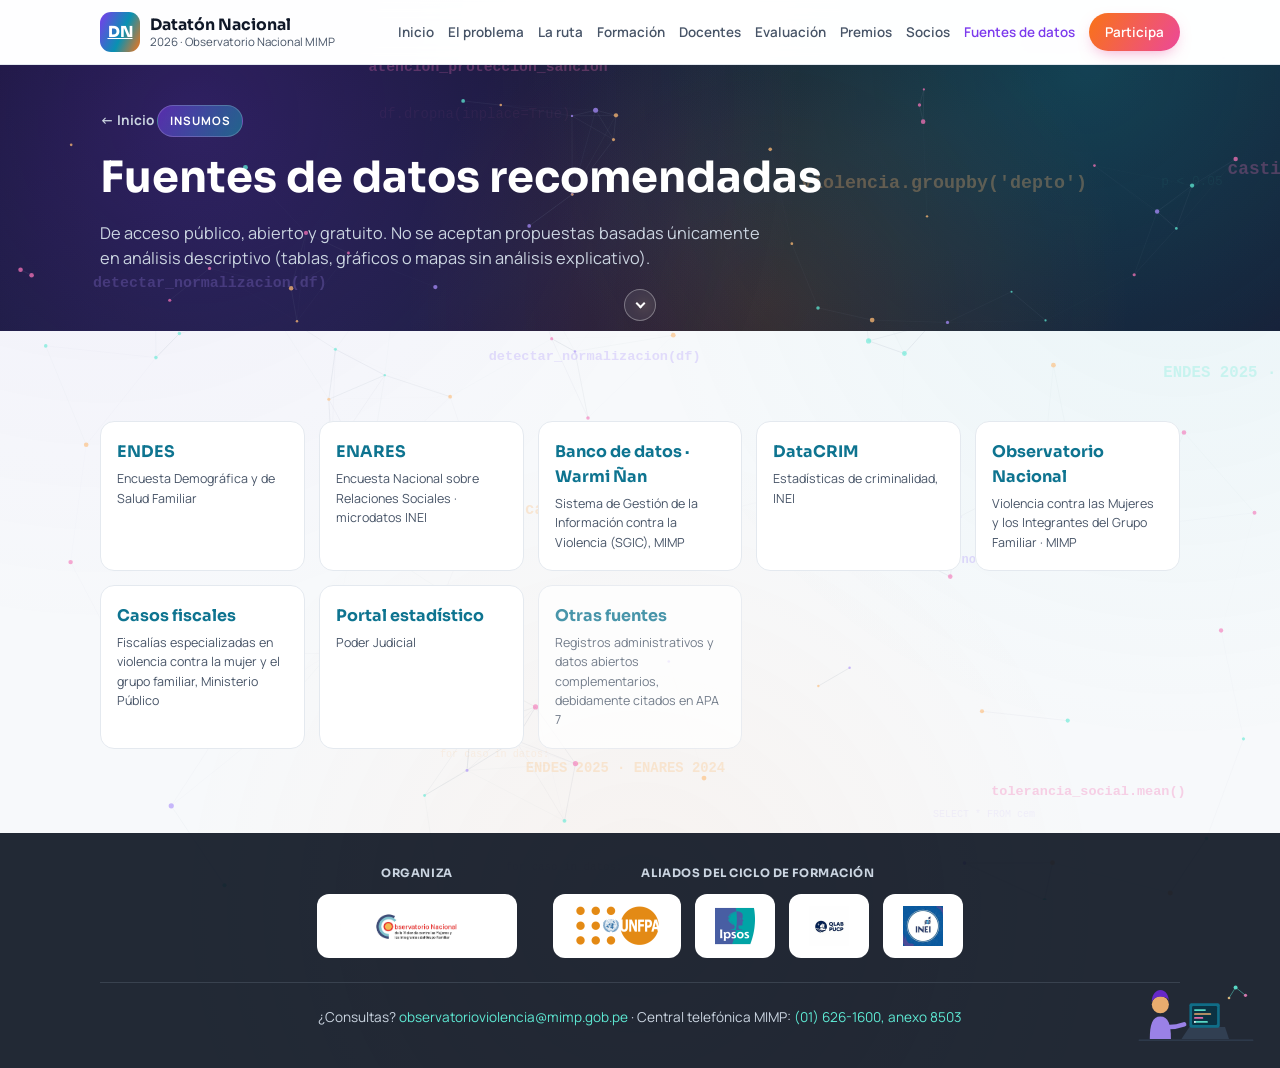
==== commit 49e73741: "Update datos.html" ====
--- a/datos.html
+++ b/datos.html
@@ -130,6 +130,7 @@
 
     <div class="footer-contact">
       <span>¿Consultas? <a href="mailto:observatorioviolencia@mimp.gob.pe">observatorioviolencia@mimp.gob.pe</a> · Central telefónica MIMP: <a href="tel:+51016261600">(01) 626-1600, anexo 8503</a></span>
+      <span class="footer-visits" id="footerVisits" aria-live="polite"></span>
     </div>
   </div>
 </footer>
--- a/styles.css
+++ b/styles.css
@@ -735,9 +735,10 @@
 }
 .footer-logo-chip:hover, .footer-logo-chip:focus-visible{transform:translateY(-2px); box-shadow:0 8px 18px -8px rgba(0,0,0,.45)}
 .footer-logo-chip img{height:100%; width:auto; max-width:160px; object-fit:contain; display:block}
-.footer-contact{margin-bottom:4px; font-size:.85rem; color:#cbd5e1; text-align:center}
+.footer-contact{margin-bottom:4px; font-size:.85rem; color:#cbd5e1; text-align:center; display:flex; flex-direction:column; align-items:center; gap:4px}
 .footer-contact a{color:#5eead4; text-decoration:none}
 .footer-contact a:hover{text-decoration:underline}
+.footer-visits{font-size:.75rem; color:#94a3b8}
 @media (max-width:640px){
   .footer-partners{gap:24px}
   .footer-logo-chip{height:48px; padding:8px 14px}
